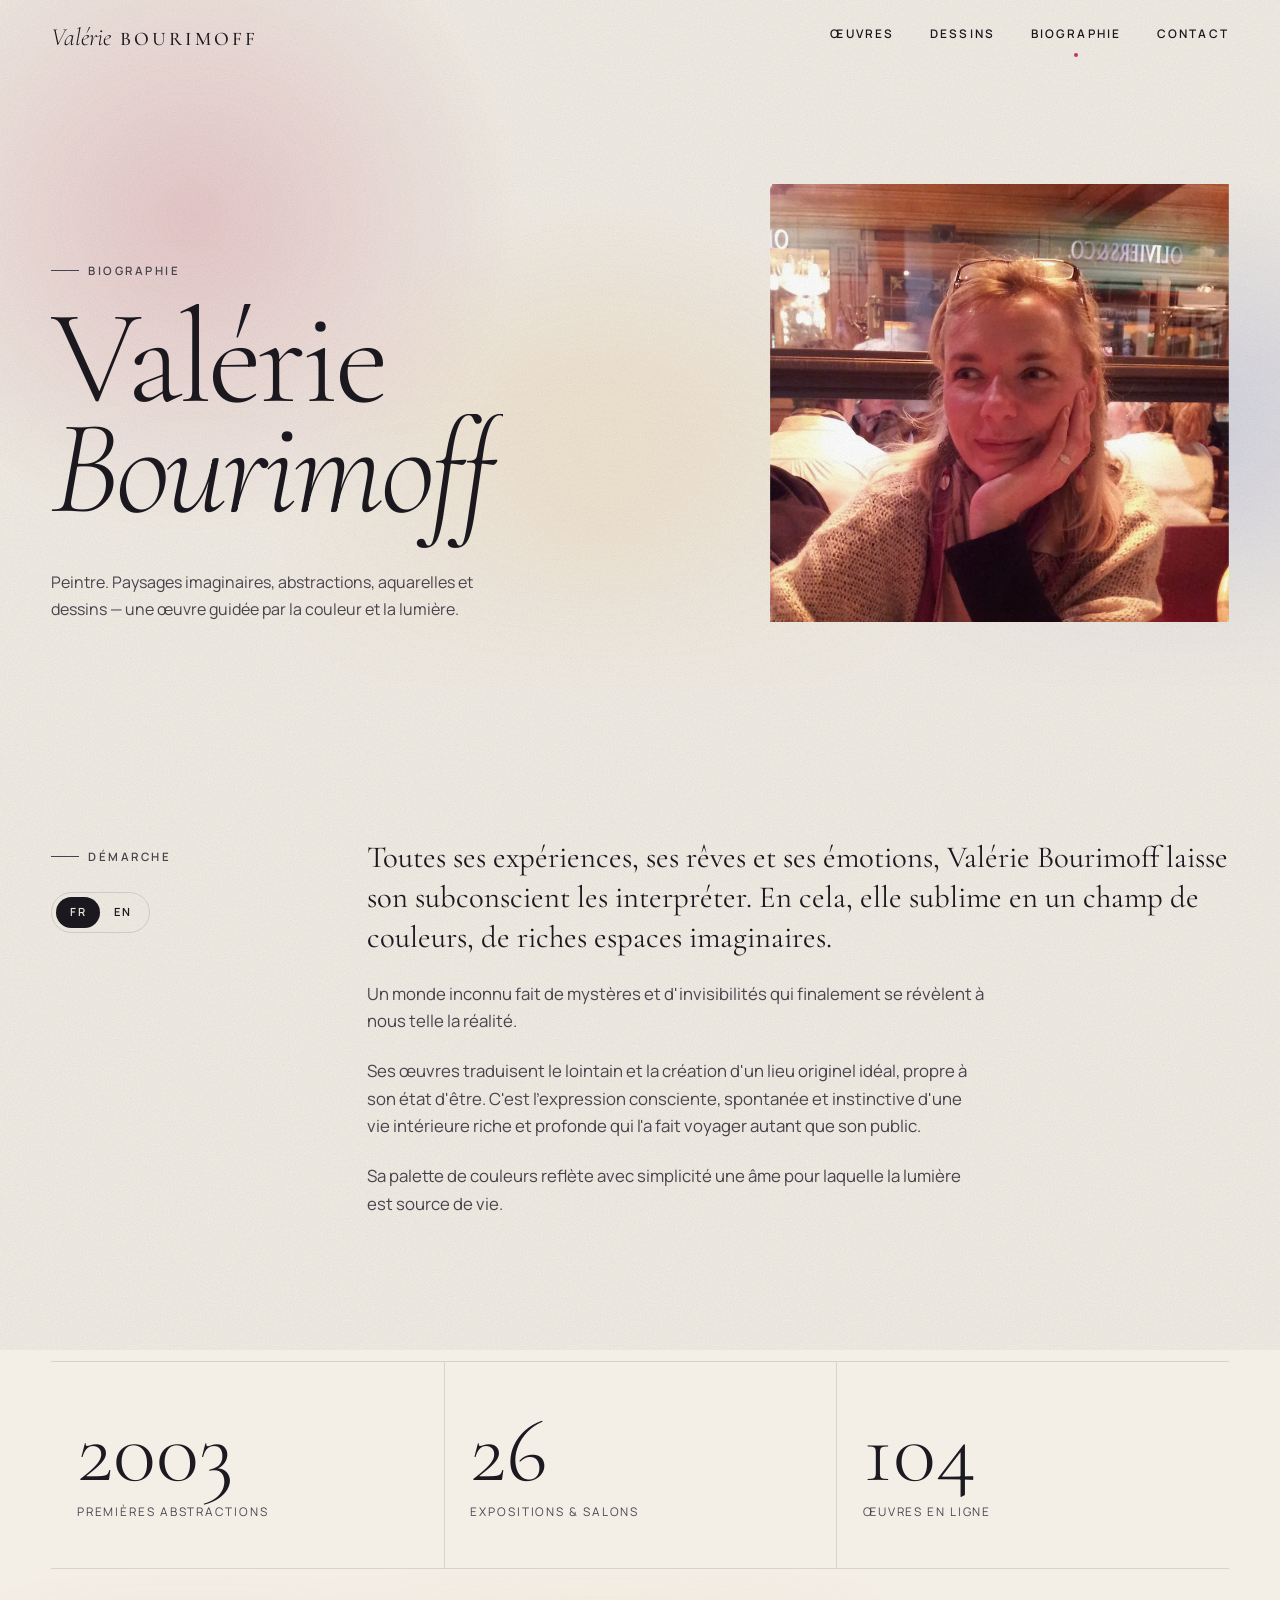
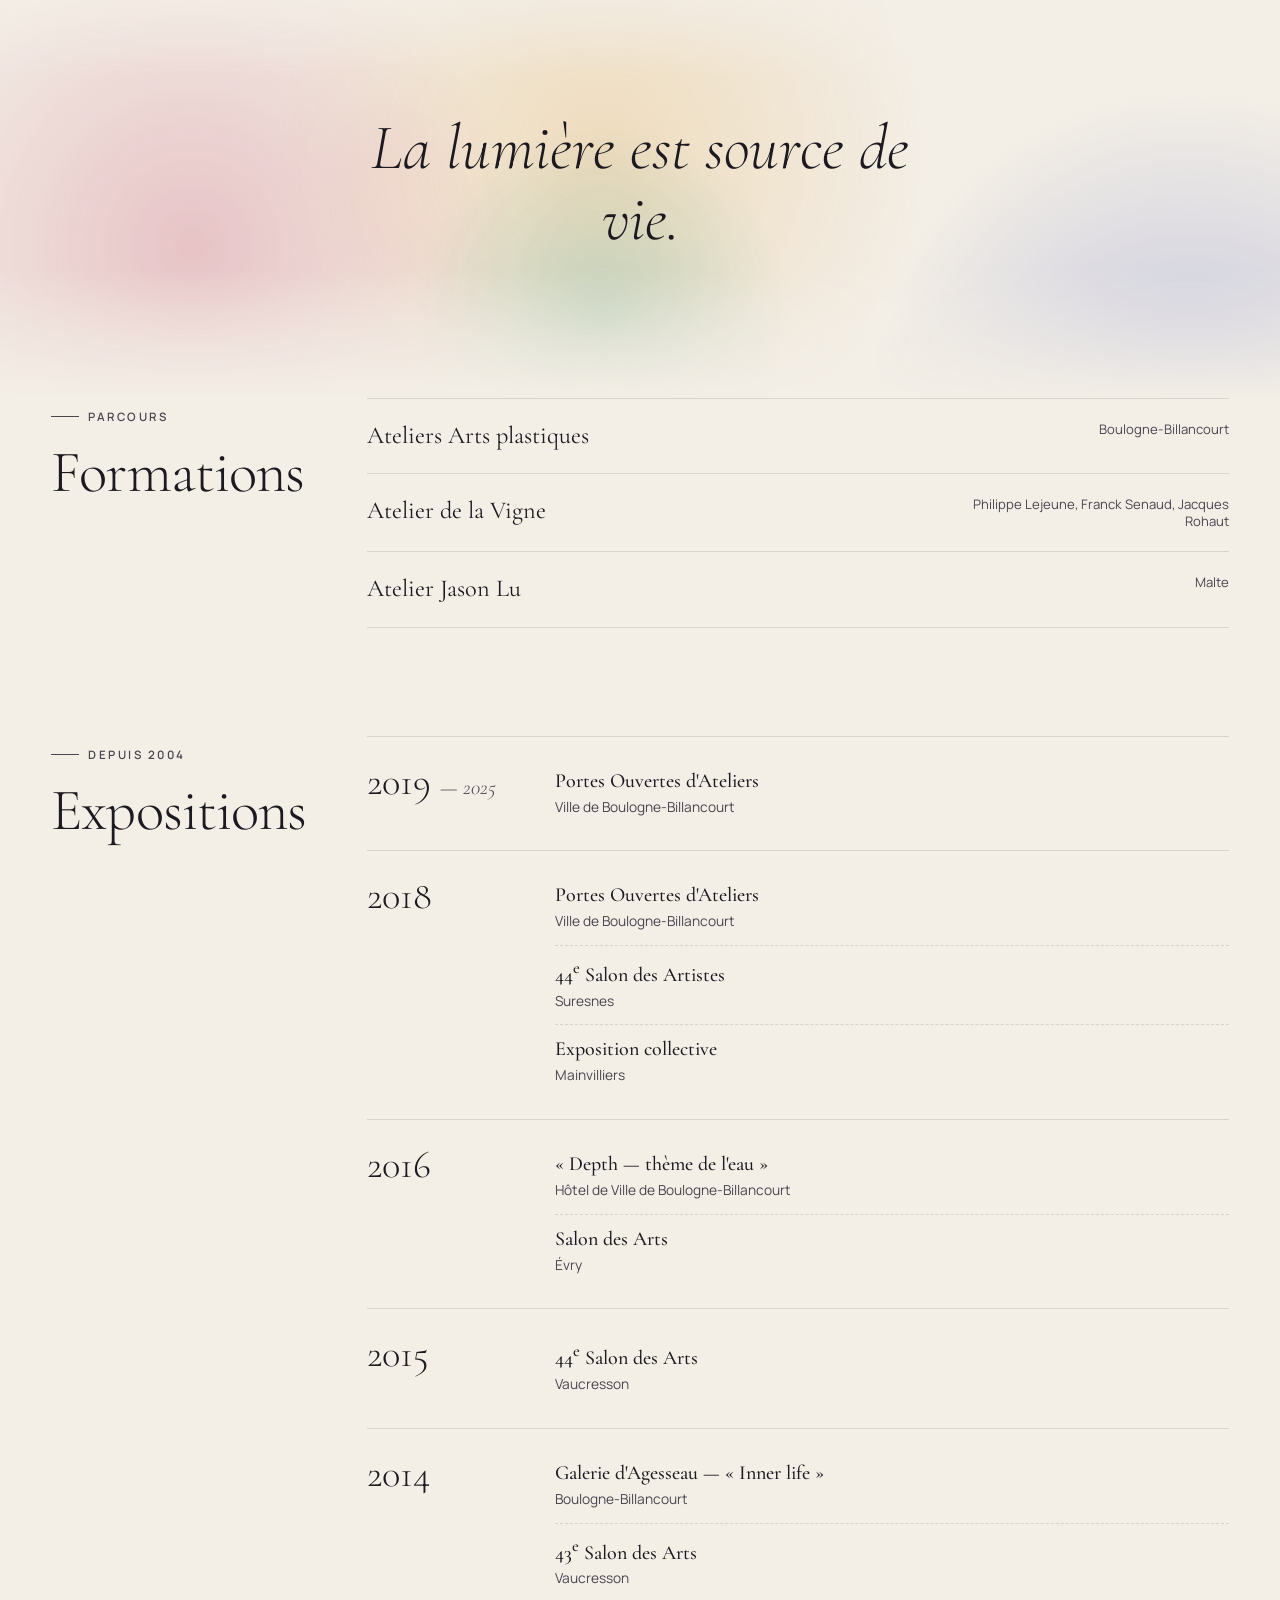
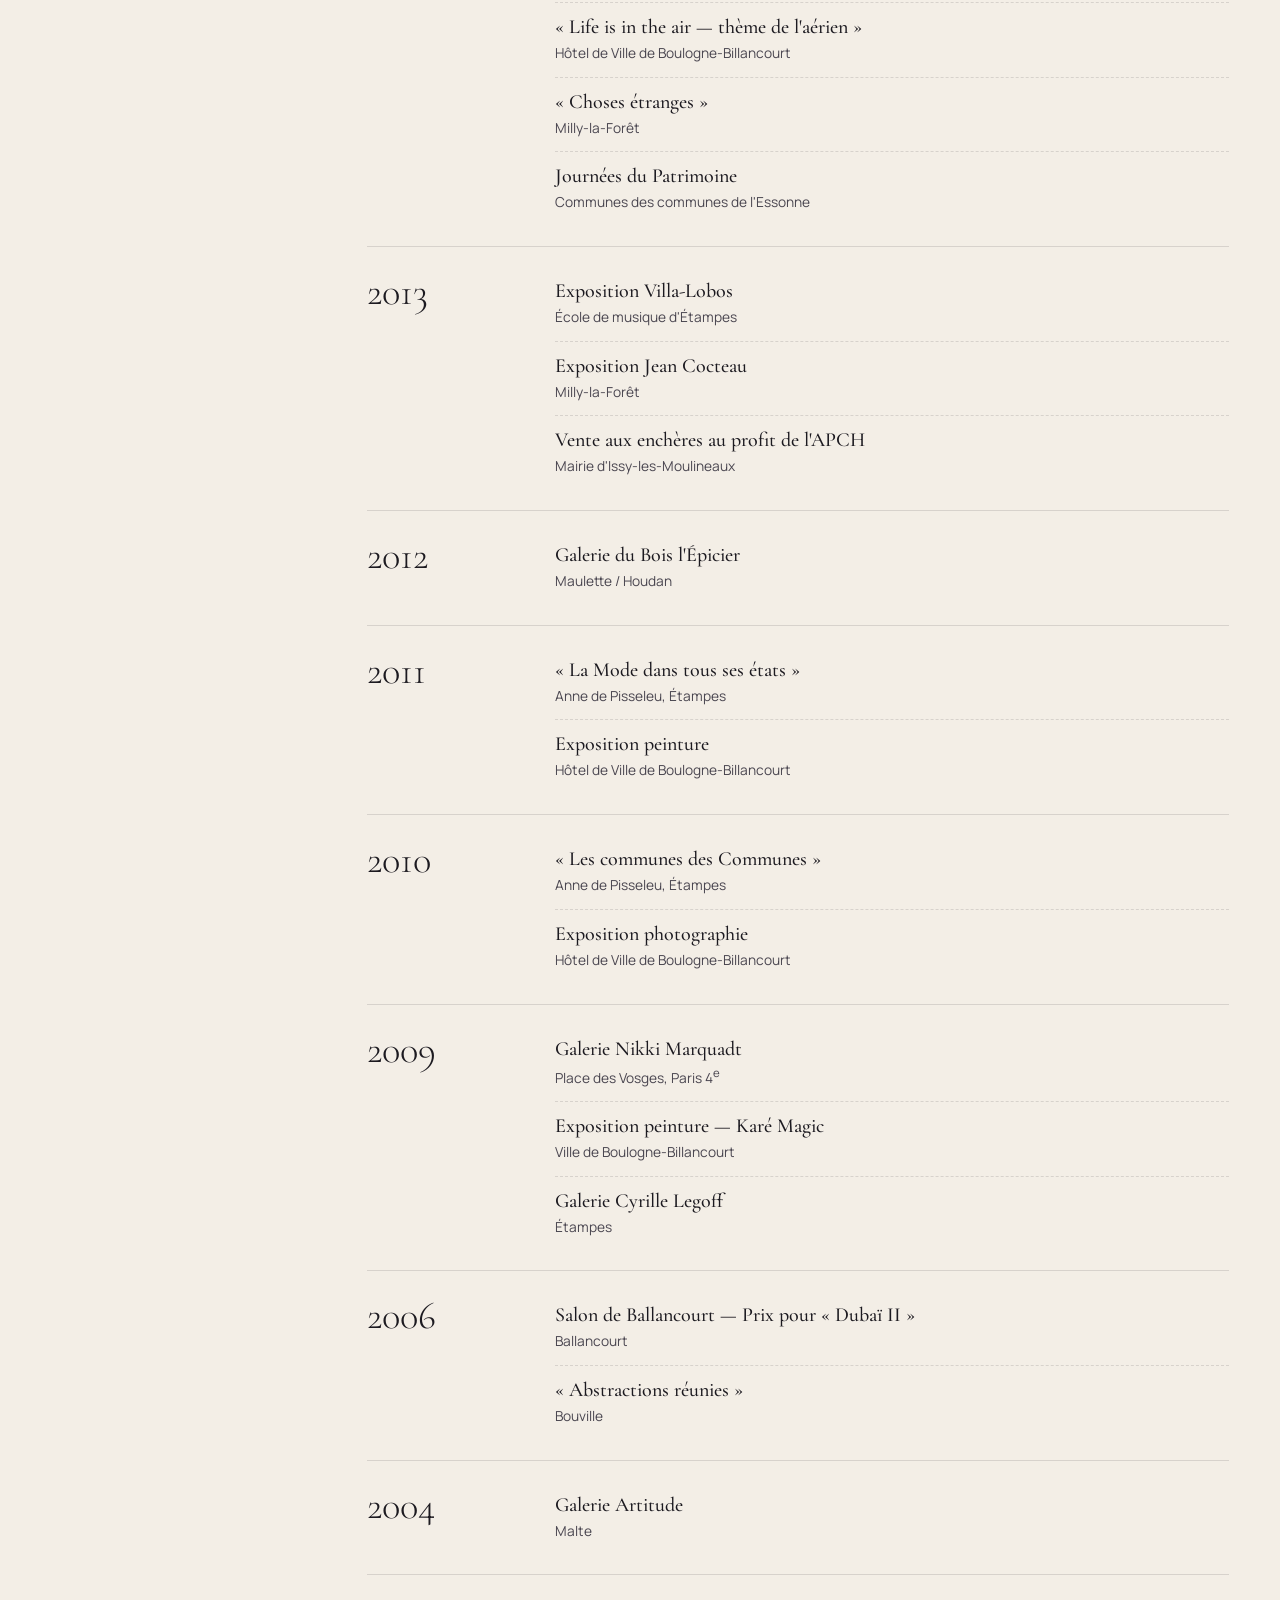
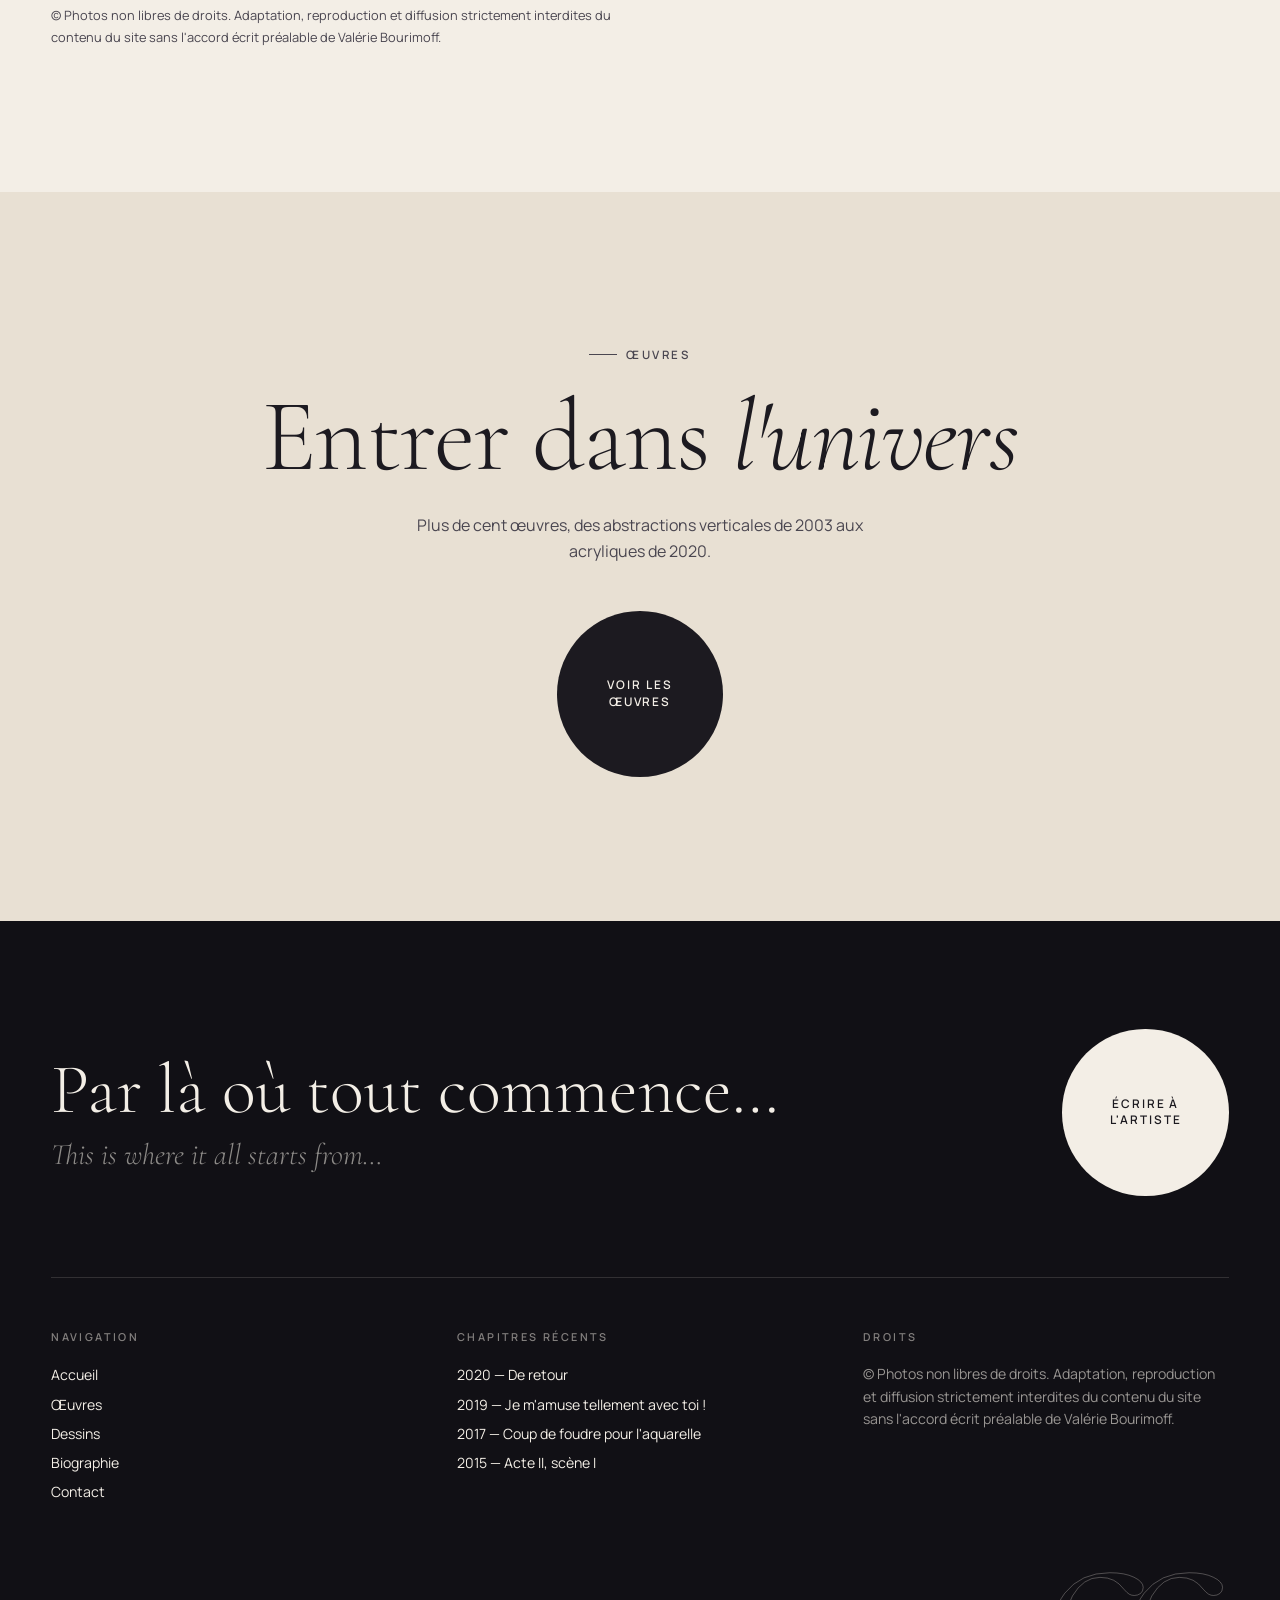
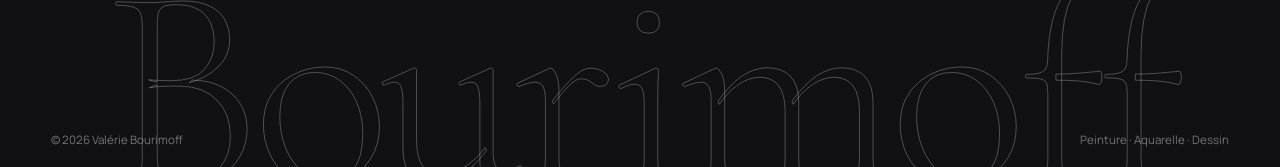
==== biographie.html @ 1ee59952 "Site de Valérie Bourimoff : accueil, catalogue des œuvres, biographie et contact Reprise des 104 œuv" ====
<!doctype html>
<html lang="fr" class="no-js">
<head>
  <meta charset="utf-8">
  <meta name="viewport" content="width=device-width, initial-scale=1, viewport-fit=cover">
  <title>Biographie — Valérie Bourimoff</title>
  <meta name="description" content="Biographie, démarche, formations et expositions de la peintre Valérie Bourimoff.">
  <meta name="theme-color" content="#f3eee6">
  <link rel="icon" href="assets/img/favicon.svg" type="image/svg+xml">
  <meta property="og:type" content="website">
  <meta property="og:locale" content="fr_FR">
  <meta property="og:site_name" content="Valérie Bourimoff">
  <meta property="og:title" content="Biographie — Valérie Bourimoff">
  <meta property="og:description" content="Biographie, démarche, formations et expositions de la peintre Valérie Bourimoff.">
  <meta property="og:image" content="assets/img/site/og.jpg">
  <meta name="twitter:card" content="summary_large_image">
  <link rel="preconnect" href="https://fonts.googleapis.com">
  <link rel="preconnect" href="https://fonts.gstatic.com" crossorigin>
  <link rel="stylesheet" href="https://fonts.googleapis.com/css2?family=Cormorant+Garamond:ital,wght@0,300;0,400;0,500;1,300;1,400&family=Manrope:wght@400;500;600&display=swap">
  <link rel="stylesheet" href="assets/css/style.css">
  <script>
    (function (h) {
      h.classList.remove('no-js'); h.classList.add('js');
      try { if (sessionStorage.getItem('vb-nav')) { h.classList.add('is-entering'); sessionStorage.removeItem('vb-nav'); } } catch (e) {}
      setTimeout(function () { h.classList.remove('is-entering'); }, 4000);
    })(document.documentElement);
  </script>
</head>
<body data-page="bio">
  <a class="skip" href="#contenu">Aller au contenu</a>

  <header class="site-header" data-header>
    <a class="brand" href="index.html" aria-label="Valérie Bourimoff, accueil"><span class="brand__first">Valérie</span> <span class="brand__last">Bourimoff</span></a>
    <nav class="nav" aria-label="Navigation principale">
      <ul>
        <li><a href="oeuvres.html"><span class="roll" data-text="Œuvres"><span>Œuvres</span></span></a></li>
        <li><a href="oeuvres.html#chapitre-dessins"><span class="roll" data-text="Dessins"><span>Dessins</span></span></a></li>
        <li><a href="biographie.html" aria-current="page"><span class="roll" data-text="Biographie"><span>Biographie</span></span></a></li>
        <li><a href="contact.html"><span class="roll" data-text="Contact"><span>Contact</span></span></a></li>
      </ul>
    </nav>
    <button class="menu-btn" type="button" aria-expanded="false" aria-controls="menu"><span class="menu-btn__label">Menu</span><span class="menu-btn__lines" aria-hidden="true"></span></button>
  </header>

  <div class="menu" id="menu" data-dark inert>
    <ul class="menu__links">
      <li><a href="index.html"><small>01</small>Accueil</a></li>
      <li><a href="oeuvres.html"><small>02</small>Œuvres</a></li>
      <li><a href="oeuvres.html#chapitre-dessins"><small>03</small>Dessins</a></li>
      <li><a href="biographie.html" aria-current="page"><small>04</small>Biographie</a></li>
      <li><a href="contact.html"><small>05</small>Contact</a></li>
    </ul>
    <div class="menu__foot"><p>Par là où tout commence…</p><span>Peinture · Aquarelle · Dessin</span></div>
  </div>

  <main id="contenu">
    <section class="page-hero">
      <div class="pigments" aria-hidden="true"><span></span><span></span><span></span></div>
      <div class="bio-hero">
        <div>
          <span class="eyebrow" data-reveal>Biographie</span>
          <h1 class="page-hero__title split" data-split style="margin-top:24px">Valérie <em>Bourimoff</em></h1>
          <div class="page-hero__row">
            <p data-reveal>Peintre. Paysages imaginaires, abstractions, aquarelles et dessins&nbsp;— une œuvre guidée par la couleur et la lumière.</p>
          </div>
        </div>
        <figure class="bio-hero__portrait">
          <div class="frame" data-reveal="clip"><img src="assets/img/site/portrait.webp" width="800" height="764" alt="Portrait de Valérie Bourimoff"></div>
        </figure>
      </div>
    </section>

    <section class="section wrap" aria-label="Présentation">
      <div class="bio-text">
        <div>
          <span class="eyebrow">Démarche</span><br>
          <div class="lang-toggle" role="group" aria-label="Langue du texte">
            <button type="button" data-lang="fr" aria-pressed="true">FR</button>
            <button type="button" data-lang="en" aria-pressed="false">EN</button>
          </div>
        </div>
        <div class="bio-text__body" data-reveal>
          <div lang="fr" class="is-active">
            <p class="lead">Toutes ses expériences, ses rêves et ses émotions, Valérie Bourimoff laisse son subconscient les interpréter. En cela, elle sublime en un champ de couleurs, de riches espaces imaginaires.</p>
            <p>Un monde inconnu fait de mystères et d'invisibilités qui finalement se révèlent à nous telle la réalité.</p>
            <p>Ses œuvres traduisent le lointain et la création d'un lieu originel idéal, propre à son état d'être. C'est l'expression consciente, spontanée et instinctive d'une vie intérieure riche et profonde qui l'a fait voyager autant que son public.</p>
            <p>Sa palette de couleurs reflète avec simplicité une âme pour laquelle la lumière est source de vie.</p>
          </div>
          <div lang="en">
            <p class="lead">All her experiences, her dreams, her emotions, Valérie Bourimoff lets her subconscious interpret them in her art, sublimating rich imaginary landscapes in a space of colour.</p>
            <p>An unknown world of mystery and invisibility that finally appears to us as reality.</p>
            <p>Her work comes through to us from a distance, creating an ideal place out of her own state of mind.</p>
            <p>Valérie's range of colours reflects with simplicity a soul for which light is the source of life.</p>
          </div>
        </div>
      </div>
    </section>

    <section class="wrap" aria-label="En chiffres">
      <div class="stats">
        <div data-reveal><b>2003</b><span>Premières abstractions</span></div>
        <div data-reveal style="--d:.1s"><b>26</b><span>Expositions &amp; salons</span></div>
        <div data-reveal style="--d:.2s"><b>104</b><span>Œuvres en ligne</span></div>
      </div>
    </section>

    <section class="section bigquote wrap" aria-label="Citation">
      <div class="pigments" aria-hidden="true"><span></span><span></span><span></span><span></span></div>
      <blockquote class="split" data-split>La lumière est source de vie.</blockquote>
    </section>

    <section class="wrap" style="padding-bottom:clamp(90px,16vh,200px)" aria-label="Parcours">
      <div class="cv">
        <div class="cv__title"><span class="eyebrow">Parcours</span><h2 class="h2">Formations</h2></div>
        <ul class="formations">
          <li data-reveal>Ateliers Arts plastiques <small>Boulogne-Billancourt</small></li>
          <li data-reveal>Atelier de la Vigne <small>Philippe Lejeune, Franck Senaud, Jacques Rohaut</small></li>
          <li data-reveal>Atelier Jason Lu <small>Malte</small></li>
        </ul>
      </div>

      <div class="cv">
        <div class="cv__title"><span class="eyebrow">Depuis 2004</span><h2 class="h2">Expositions</h2></div>
        <div class="expos">
          <div class="expo-year" data-reveal><h3>2019 <em>— 2025</em></h3><ul>
            <li><strong>Portes Ouvertes d'Ateliers</strong><span>Ville de Boulogne-Billancourt</span></li>
          </ul></div>
          <div class="expo-year" data-reveal><h3>2018</h3><ul>
            <li><strong>Portes Ouvertes d'Ateliers</strong><span>Ville de Boulogne-Billancourt</span></li>
            <li><strong>44<sup>e</sup> Salon des Artistes</strong><span>Suresnes</span></li>
            <li><strong>Exposition collective</strong><span>Mainvilliers</span></li>
          </ul></div>
          <div class="expo-year" data-reveal><h3>2016</h3><ul>
            <li><strong>«&nbsp;Depth&nbsp;— thème de l'eau&nbsp;»</strong><span>Hôtel de Ville de Boulogne-Billancourt</span></li>
            <li><strong>Salon des Arts</strong><span>Évry</span></li>
          </ul></div>
          <div class="expo-year" data-reveal><h3>2015</h3><ul>
            <li><strong>44<sup>e</sup> Salon des Arts</strong><span>Vaucresson</span></li>
          </ul></div>
          <div class="expo-year" data-reveal><h3>2014</h3><ul>
            <li><strong>Galerie d'Agesseau — «&nbsp;Inner life&nbsp;»</strong><span>Boulogne-Billancourt</span></li>
            <li><strong>43<sup>e</sup> Salon des Arts</strong><span>Vaucresson</span></li>
            <li><strong>«&nbsp;Life is in the air&nbsp;— thème de l'aérien&nbsp;»</strong><span>Hôtel de Ville de Boulogne-Billancourt</span></li>
            <li><strong>«&nbsp;Choses étranges&nbsp;»</strong><span>Milly-la-Forêt</span></li>
            <li><strong>Journées du Patrimoine</strong><span>Communes des communes de l'Essonne</span></li>
          </ul></div>
          <div class="expo-year" data-reveal><h3>2013</h3><ul>
            <li><strong>Exposition Villa-Lobos</strong><span>École de musique d'Étampes</span></li>
            <li><strong>Exposition Jean Cocteau</strong><span>Milly-la-Forêt</span></li>
            <li><strong>Vente aux enchères au profit de l'APCH</strong><span>Mairie d'Issy-les-Moulineaux</span></li>
          </ul></div>
          <div class="expo-year" data-reveal><h3>2012</h3><ul>
            <li><strong>Galerie du Bois l'Épicier</strong><span>Maulette / Houdan</span></li>
          </ul></div>
          <div class="expo-year" data-reveal><h3>2011</h3><ul>
            <li><strong>«&nbsp;La Mode dans tous ses états&nbsp;»</strong><span>Anne de Pisseleu, Étampes</span></li>
            <li><strong>Exposition peinture</strong><span>Hôtel de Ville de Boulogne-Billancourt</span></li>
          </ul></div>
          <div class="expo-year" data-reveal><h3>2010</h3><ul>
            <li><strong>«&nbsp;Les communes des Communes&nbsp;»</strong><span>Anne de Pisseleu, Étampes</span></li>
            <li><strong>Exposition photographie</strong><span>Hôtel de Ville de Boulogne-Billancourt</span></li>
          </ul></div>
          <div class="expo-year" data-reveal><h3>2009</h3><ul>
            <li><strong>Galerie Nikki Marquadt</strong><span>Place des Vosges, Paris 4<sup>e</sup></span></li>
            <li><strong>Exposition peinture — Karé Magic</strong><span>Ville de Boulogne-Billancourt</span></li>
            <li><strong>Galerie Cyrille Legoff</strong><span>Étampes</span></li>
          </ul></div>
          <div class="expo-year" data-reveal><h3>2006</h3><ul>
            <li><strong>Salon de Ballancourt — Prix pour «&nbsp;Dubaï II&nbsp;»</strong><span>Ballancourt</span></li>
            <li><strong>«&nbsp;Abstractions réunies&nbsp;»</strong><span>Bouville</span></li>
          </ul></div>
          <div class="expo-year" data-reveal><h3>2004</h3><ul>
            <li><strong>Galerie Artitude</strong><span>Malte</span></li>
          </ul></div>
        </div>
      </div>

      <p class="notice" data-reveal>© Photos non libres de droits. Adaptation, reproduction et diffusion strictement interdites du contenu du site sans l'accord écrit préalable de Valérie Bourimoff.</p>
    </section>

    <section class="section cta wrap" style="background:var(--paper-deep)" aria-labelledby="cta-title">
      <span class="eyebrow">Œuvres</span>
      <h2 class="h2 split" id="cta-title" data-split style="margin-top:22px">Entrer dans <em>l'univers</em></h2>
      <p data-reveal>Plus de cent œuvres, des abstractions verticales de 2003 aux acryliques de 2020.</p>
      <a class="btn-round" href="oeuvres.html" data-magnetic>Voir les<br>œuvres</a>
    </section>
  </main>

  <footer class="site-footer" data-dark>
    <div class="footer__top">
      <p class="footer__quote">Par là où tout commence…<em>This is where it all starts from…</em></p>
      <a class="btn-round btn-round--light" href="contact.html" data-magnetic>Écrire à<br>l'artiste</a>
    </div>
    <div class="footer__grid">
      <div>
        <h3>Navigation</h3>
        <ul>
          <li><a href="index.html">Accueil</a></li>
          <li><a href="oeuvres.html">Œuvres</a></li>
          <li><a href="oeuvres.html#chapitre-dessins">Dessins</a></li>
          <li><a href="biographie.html">Biographie</a></li>
          <li><a href="contact.html">Contact</a></li>
        </ul>
      </div>
      <div>
        <h3>Chapitres récents</h3>
        <ul>
          <li><a href="oeuvres.html#chapitre-2020">2020 — De retour</a></li>
          <li><a href="oeuvres.html#chapitre-2019">2019 — Je m'amuse tellement avec toi&nbsp;!</a></li>
          <li><a href="oeuvres.html#chapitre-2017">2017 — Coup de foudre pour l'aquarelle</a></li>
          <li><a href="oeuvres.html#chapitre-2015">2015 — Acte II, scène I</a></li>
        </ul>
      </div>
      <div>
        <h3>Droits</h3>
        <p>© Photos non libres de droits. Adaptation, reproduction et diffusion strictement interdites du contenu du site sans l'accord écrit préalable de Valérie Bourimoff.</p>
      </div>
    </div>
    <div class="footer__name" aria-hidden="true">Bourimoff</div>
    <div class="footer__bottom"><span>© <span data-year>2026</span> Valérie Bourimoff</span><span>Peinture · Aquarelle · Dessin</span></div>
  </footer>

  <div class="curtain" aria-hidden="true"></div>

  <script src="assets/js/data.js"></script>
  <script src="assets/js/lightbox.js"></script>
  <script src="assets/js/main.js"></script>
</body>
</html>
---- assets/css/style.css ----
/* ==========================================================================
   Valérie Bourimoff — feuille de style
   ========================================================================== */

:root {
  --paper: #f3eee6;
  --paper-deep: #e8e0d3;
  --ink: #1c1a20;
  --ink-2: #4a4650;
  --ink-3: #8c8792;
  --line: rgba(28, 26, 32, 0.13);
  --night: #111015;

  --rose: #c23b62;
  --ultramarine: #2b47c4;
  --ochre: #e3a23b;
  --viridian: #2f9c86;

  --serif: "Cormorant Garamond", "Cormorant", Garamond, "Times New Roman", serif;
  --sans: "Manrope", "Helvetica Neue", Arial, sans-serif;

  --gutter: clamp(16px, 4vw, 64px);
  --gap: clamp(14px, 2.2vw, 36px);
  --header-h: 76px;

  --ease: cubic-bezier(0.19, 1, 0.22, 1);
  --ease-io: cubic-bezier(0.65, 0, 0.35, 1);
}

/* ---------- Base ---------- */

*,
*::before,
*::after { box-sizing: border-box; }

html {
  -webkit-text-size-adjust: 100%;
  scroll-behavior: smooth;
  scroll-padding-top: 140px;
}

body {
  margin: 0;
  background: var(--paper);
  color: var(--ink);
  font-family: var(--sans);
  font-size: 1rem;
  line-height: 1.65;
  -webkit-font-smoothing: antialiased;
  -moz-osx-font-smoothing: grayscale;
  overflow-x: hidden;
  text-rendering: optimizeLegibility;
}

/* Grain papier */
body::after {
  content: "";
  position: fixed;
  inset: -50%;
  z-index: 3000;
  pointer-events: none;
  opacity: 0.075;
  background-image: url("data:image/svg+xml,%3Csvg xmlns='http://www.w3.org/2000/svg' width='220' height='220'%3E%3Cfilter id='n'%3E%3CfeTurbulence type='fractalNoise' baseFrequency='.85' numOctaves='3' stitchTiles='stitch'/%3E%3CfeColorMatrix values='0 0 0 0 0 0 0 0 0 0 0 0 0 0 0 0 0 0 .9 0'/%3E%3C/filter%3E%3Crect width='100%25' height='100%25' filter='url(%23n)'/%3E%3C/svg%3E");
  animation: grain 1.2s steps(6) infinite;
}

@keyframes grain {
  0%, 100% { transform: translate(0, 0); }
  20% { transform: translate(-3%, 2%); }
  40% { transform: translate(2%, -4%); }
  60% { transform: translate(-4%, -1%); }
  80% { transform: translate(3%, 3%); }
}

img { display: block; max-width: 100%; height: auto; }
a { color: inherit; text-decoration: none; }
button { font: inherit; color: inherit; background: none; border: 0; padding: 0; cursor: pointer; }
ul, ol { margin: 0; padding: 0; list-style: none; }
h1, h2, h3, h4, p, figure, blockquote { margin: 0; }

::selection { background: var(--rose); color: #fff; }

:focus-visible {
  outline: 2px solid var(--ultramarine);
  outline-offset: 4px;
  border-radius: 2px;
}

.sr-only {
  position: absolute !important;
  width: 1px; height: 1px;
  overflow: hidden;
  clip: rect(0 0 0 0);
  white-space: nowrap;
}

.skip {
  position: fixed;
  top: 12px; left: 12px;
  z-index: 5000;
  padding: 10px 16px;
  background: var(--ink);
  color: var(--paper);
  transform: translateY(-200%);
  transition: transform 0.3s var(--ease);
}
.skip:focus { transform: none; }

.wrap { padding-inline: var(--gutter); }

/* ---------- Typo helpers ---------- */

.eyebrow {
  display: inline-flex;
  align-items: center;
  gap: 0.8em;
  font-size: 0.72rem;
  font-weight: 600;
  letter-spacing: 0.22em;
  text-transform: uppercase;
  color: var(--ink-2);
}
.eyebrow::before {
  content: "";
  width: 2.4em;
  height: 1px;
  background: currentColor;
}

.display {
  font-family: var(--serif);
  font-weight: 300;
  line-height: 0.95;
  letter-spacing: -0.015em;
}
.display em { font-style: italic; font-weight: 300; }

.h2 {
  font-family: var(--serif);
  font-weight: 300;
  font-size: clamp(2.6rem, 6vw, 6rem);
  line-height: 0.98;
  letter-spacing: -0.015em;
}
.h2 em { font-style: italic; }

.lead {
  font-family: var(--serif);
  font-size: clamp(1.45rem, 2.4vw, 2.2rem);
  line-height: 1.3;
  font-weight: 400;
}

/* ---------- Boutons & liens ---------- */

.link-arrow {
  display: inline-flex;
  align-items: center;
  gap: 0.7em;
  font-size: 0.78rem;
  font-weight: 600;
  letter-spacing: 0.18em;
  text-transform: uppercase;
  position: relative;
  padding-bottom: 6px;
}
.link-arrow::after {
  content: "";
  position: absolute;
  left: 0; right: 0; bottom: 0;
  height: 1px;
  background: currentColor;
  transform-origin: right;
  transition: transform 0.7s var(--ease);
}
.link-arrow:hover::after { transform: scaleX(0); }
.link-arrow .arrow { transition: transform 0.6s var(--ease); }
.link-arrow:hover .arrow { transform: translateX(6px); }

.btn {
  position: relative;
  display: inline-flex;
  align-items: center;
  justify-content: center;
  gap: 0.7em;
  padding: 1.05rem 1.9rem;
  border: 1px solid currentColor;
  border-radius: 999px;
  font-size: 0.76rem;
  font-weight: 600;
  letter-spacing: 0.18em;
  text-transform: uppercase;
  overflow: hidden;
  isolation: isolate;
  transition: color 0.5s var(--ease);
}
.btn::before {
  content: "";
  position: absolute;
  inset: 0;
  z-index: -1;
  background: var(--ink);
  border-radius: inherit;
  transform: translateY(101%);
  transition: transform 0.6s var(--ease);
}
.btn:hover { color: var(--paper); }
.btn:hover::before { transform: none; }
.btn--light::before { background: var(--paper); }
.btn--light:hover { color: var(--ink); }

.btn-round {
  position: relative;
  display: inline-grid;
  place-items: center;
  width: clamp(130px, 13vw, 180px);
  aspect-ratio: 1;
  border-radius: 50%;
  background: var(--ink);
  color: var(--paper);
  font-size: 0.74rem;
  font-weight: 600;
  letter-spacing: 0.16em;
  text-transform: uppercase;
  text-align: center;
  line-height: 1.4;
  padding: 1.5rem;
  overflow: hidden;
  isolation: isolate;
  transition: transform 0.6s var(--ease);
}
.btn-round::before {
  content: "";
  position: absolute;
  inset: 0;
  z-index: -1;
  background: var(--rose);
  border-radius: 50%;
  transform: scale(0);
  transition: transform 0.7s var(--ease);
}
.btn-round:hover::before { transform: scale(1); }
.btn-round--light { background: var(--paper); color: var(--ink); }
.btn-round--light:hover { color: #fff; }

/* Effet « roll » du texte */
.roll {
  position: relative;
  display: inline-block;
  overflow: hidden;
  vertical-align: top;
}
.roll > span { display: block; transition: transform 0.6s var(--ease); }
.roll::after {
  content: attr(data-text);
  position: absolute;
  left: 0; top: 100%;
  transition: transform 0.6s var(--ease);
}
.roll:hover > span,
.roll:hover::after,
a:hover > .roll > span,
a:hover > .roll::after { transform: translateY(-100%); }

/* ---------- En-tête ---------- */

.site-header {
  position: fixed;
  inset: 0 0 auto;
  z-index: 60;
  height: var(--header-h);
  display: flex;
  align-items: center;
  justify-content: space-between;
  padding-inline: var(--gutter);
  transition: transform 0.7s var(--ease), background-color 0.5s, border-color 0.5s, color 0.5s;
  border-bottom: 1px solid transparent;
}
.site-header.is-scrolled {
  background: rgba(243, 238, 230, 0.82);
  -webkit-backdrop-filter: blur(16px) saturate(1.2);
  backdrop-filter: blur(16px) saturate(1.2);
  border-color: var(--line);
}
.site-header.is-hidden { transform: translateY(-100%); }

.brand {
  font-family: var(--serif);
  font-size: 1.55rem;
  line-height: 1;
  white-space: nowrap;
  position: relative;
  z-index: 2;
}
.brand__first { font-style: italic; font-weight: 300; }
.brand__last {
  font-weight: 500;
  font-size: 0.78em;
  letter-spacing: 0.16em;
  text-transform: uppercase;
  margin-left: 0.15em;
}

.nav ul { display: flex; gap: clamp(20px, 2.8vw, 44px); }
.nav a {
  font-size: 0.74rem;
  font-weight: 600;
  letter-spacing: 0.18em;
  text-transform: uppercase;
  position: relative;
  padding-block: 6px;
}
.nav a[aria-current="page"]::before {
  content: "";
  position: absolute;
  left: 50%; bottom: -4px;
  width: 4px; height: 4px;
  margin-left: -2px;
  border-radius: 50%;
  background: var(--rose);
}

.menu-btn {
  display: none;
  position: relative;
  z-index: 2;
  align-items: center;
  gap: 10px;
  font-size: 0.74rem;
  font-weight: 600;
  letter-spacing: 0.18em;
  text-transform: uppercase;
  padding: 10px 0;
}
.menu-btn__lines { position: relative; width: 26px; height: 8px; }
.menu-btn__lines::before,
.menu-btn__lines::after {
  content: "";
  position: absolute;
  left: 0; right: 0;
  height: 1.5px;
  background: currentColor;
  transition: transform 0.6s var(--ease), top 0.6s var(--ease);
}
.menu-btn__lines::before { top: 0; }
.menu-btn__lines::after { top: 100%; }
.menu-open .menu-btn__lines::before { top: 50%; transform: rotate(45deg); }
.menu-open .menu-btn__lines::after { top: 50%; transform: rotate(-45deg); }

.menu-open .site-header {
  color: var(--paper);
  background: transparent;
  border-color: transparent;
  -webkit-backdrop-filter: none;
  backdrop-filter: none;
  transform: none;
}

@media (max-width: 860px) {
  :root { --header-h: 64px; }
  .nav { display: none; }
  .menu-btn { display: inline-flex; }
  .brand { font-size: 1.3rem; }
}

/* ---------- Menu mobile ---------- */

.menu {
  position: fixed;
  inset: 0;
  z-index: 55;
  background: var(--ink);
  color: var(--paper);
  display: flex;
  flex-direction: column;
  justify-content: space-between;
  padding: calc(var(--header-h) + 6vh) var(--gutter) 32px;
  clip-path: inset(0 0 100% 0);
  visibility: hidden;
  transition: clip-path 0.9s var(--ease-io), visibility 0s 0.9s;
}
.menu.is-open {
  clip-path: inset(0 0 0 0);
  visibility: visible;
  transition: clip-path 0.9s var(--ease-io), visibility 0s;
}
.menu__links li { overflow: hidden; }
.menu__links a {
  display: flex;
  align-items: baseline;
  gap: 0.6em;
  font-family: var(--serif);
  font-weight: 300;
  font-size: clamp(3rem, 14vw, 6rem);
  line-height: 1.08;
  transform: translateY(105%);
  transition: transform 0.9s var(--ease);
}
.menu__links a small {
  font-family: var(--sans);
  font-size: 0.75rem;
  letter-spacing: 0.15em;
  color: var(--ink-3);
}
.menu__links a:hover { font-style: italic; }
.menu.is-open .menu__links a { transform: none; }
.menu.is-open .menu__links li:nth-child(2) a { transition-delay: 0.06s; }
.menu.is-open .menu__links li:nth-child(3) a { transition-delay: 0.12s; }
.menu.is-open .menu__links li:nth-child(4) a { transition-delay: 0.18s; }
.menu.is-open .menu__links li:nth-child(5) a { transition-delay: 0.24s; }
.menu__foot {
  display: flex;
  justify-content: space-between;
  align-items: flex-end;
  gap: 20px;
  font-size: 0.8rem;
  color: rgba(243, 238, 230, 0.65);
  opacity: 0;
  transition: opacity 0.6s 0.3s;
}
.menu.is-open .menu__foot { opacity: 1; }
.menu__foot p { font-family: var(--serif); font-style: italic; font-size: 1.3rem; color: var(--paper); }

/* ---------- Curseur ---------- */

.cursor {
  position: fixed;
  top: 0; left: 0;
  z-index: 2500;
  pointer-events: none;
  display: none;
}
.has-cursor .cursor { display: block; }
.has-cursor,
.has-cursor * { cursor: none !important; }
.has-cursor input,
.has-cursor textarea,
.has-cursor select { cursor: auto !important; }

.cursor__dot,
.cursor__ring {
  position: absolute;
  top: 0; left: 0;
  border-radius: 50%;
  will-change: transform;
}
.cursor__dot {
  width: 6px; height: 6px;
  margin: -3px 0 0 -3px;
  background: var(--ink);
  transition: opacity 0.3s, background-color 0.3s;
}
.cursor__ring {
  width: 38px; height: 38px;
  margin: -19px 0 0 -19px;
  display: grid;
  place-items: center;
}
.cursor__ring::before {
  content: "";
  position: absolute;
  inset: 0;
  border-radius: 50%;
  border: 1px solid rgba(28, 26, 32, 0.45);
  transition: transform 0.55s var(--ease), background-color 0.4s, border-color 0.4s;
}
.cursor__label {
  position: relative;
  font-size: 0.68rem;
  font-weight: 600;
  letter-spacing: 0.16em;
  text-transform: uppercase;
  color: var(--paper);
  opacity: 0;
  transform: scale(0.6);
  transition: opacity 0.3s, transform 0.5s var(--ease);
  white-space: nowrap;
}
.cursor.is-link .cursor__ring::before { transform: scale(1.6); border-color: rgba(28, 26, 32, 0.25); }
.cursor.is-label .cursor__ring::before { transform: scale(2.5); background: var(--ink); border-color: var(--ink); }
.cursor.is-label .cursor__label { opacity: 1; transform: none; }
.cursor.is-label .cursor__dot { opacity: 0; }
.cursor.is-hidden { opacity: 0; }
.cursor.is-light .cursor__dot { background: var(--paper); }
.cursor.is-light .cursor__ring::before { border-color: rgba(243, 238, 230, 0.5); }
.cursor.is-light.is-label .cursor__ring::before { background: var(--paper); border-color: var(--paper); }
.cursor.is-light .cursor__label { color: var(--ink); }

/* ---------- Transitions de page & loader ---------- */

.curtain {
  position: fixed;
  inset: 0;
  z-index: 4000;
  pointer-events: none;
  background: var(--ink);
  transform: scaleY(0);
  transform-origin: bottom;
}
.curtain.is-leaving {
  transform: scaleY(1);
  transition: transform 0.7s var(--ease-io);
}
.is-entering .curtain { transform: scaleY(1); transform-origin: top; }
.curtain.is-entered {
  transform: scaleY(0);
  transform-origin: top;
  transition: transform 0.9s var(--ease-io);
}

.loader { display: none; }
.show-loader .loader {
  position: fixed;
  inset: 0;
  z-index: 4500;
  display: grid;
  place-items: center;
  background: var(--paper);
  transition: clip-path 1.2s var(--ease-io);
  clip-path: inset(0 0 0 0);
}
.loader.is-done { clip-path: inset(0 0 100% 0); }
.loader__inner { text-align: center; }
.loader__name {
  font-family: var(--serif);
  font-weight: 300;
  font-size: clamp(2.6rem, 8vw, 6rem);
  line-height: 1;
  display: flex;
  justify-content: center;
  overflow: hidden;
  padding-bottom: 0.1em;
}
.loader__name em { font-style: italic; margin-right: 0.25em; }
.loader__name span {
  display: inline-block;
  transform: translateY(110%);
  animation: rise 1.1s var(--ease) forwards;
  animation-delay: calc(var(--i) * 45ms + 0.1s);
}
.loader__bar {
  width: min(260px, 60vw);
  height: 1px;
  margin: 28px auto 0;
  background: var(--line);
  position: relative;
  overflow: hidden;
}
.loader__bar span {
  position: absolute;
  inset: 0;
  background: var(--ink);
  transform-origin: left;
  transform: scaleX(var(--p, 0));
  transition: transform 0.5s var(--ease);
}
.loader__count {
  margin-top: 14px;
  font-size: 0.72rem;
  letter-spacing: 0.2em;
  color: var(--ink-2);
  font-variant-numeric: tabular-nums;
}

@keyframes rise { to { transform: none; } }

/* ---------- Révélations ---------- */

.js [data-reveal] {
  opacity: 0;
  transform: translateY(46px);
  transition: opacity 1.2s var(--ease), transform 1.2s var(--ease);
  transition-delay: var(--d, 0s);
}
.js [data-reveal].is-in { opacity: 1; transform: none; }

.js [data-reveal="fade"] { transform: none; }

.js [data-reveal="clip"] {
  opacity: 1;
  transform: none;
  clip-path: inset(100% 0 0 0);
  transition: clip-path 1.5s var(--ease-io);
  transition-delay: var(--d, 0s);
}
.js [data-reveal="clip"] img {
  transform: scale(1.25);
  transition: transform 2s var(--ease);
  transition-delay: var(--d, 0s);
}
.js [data-reveal="clip"].is-in { clip-path: inset(0 0 0 0); }
.js [data-reveal="clip"].is-in img { transform: none; }

.split .w {
  display: inline-block;
  overflow: hidden;
  vertical-align: top;
  padding: 0 0.08em 0.22em 0;
  margin: 0 -0.08em -0.22em 0;
}
.split .w > span {
  display: inline-block;
  transform: translateY(115%);
  transition: transform 1.3s var(--ease);
  transition-delay: calc(var(--i, 0) * 45ms + var(--d, 0s));
}
.split.is-in .w > span { transform: none; }

/* ---------- Sections communes ---------- */

.section { padding-block: clamp(90px, 16vh, 200px); }

.section-head {
  display: flex;
  justify-content: space-between;
  align-items: flex-end;
  gap: 32px;
  margin-bottom: clamp(40px, 7vh, 90px);
}
.section-head .eyebrow { margin-bottom: 22px; }
.section-head p { max-width: 30ch; color: var(--ink-2); }

@media (max-width: 700px) {
  .section-head { flex-direction: column; align-items: flex-start; }
}

/* ==========================================================================
   Accueil
   ========================================================================== */

.hero {
  position: relative;
  min-height: 100vh;
  min-height: 100svh;
  display: grid;
  grid-template-rows: 1fr auto;
  padding: calc(var(--header-h) + 4vh) var(--gutter) 28px;
  overflow: hidden;
  isolation: isolate;
}

.pigments {
  position: absolute;
  inset: 0;
  z-index: -2;
  pointer-events: none;
  overflow: hidden;
  -webkit-mask-image: linear-gradient(#000 55%, transparent);
  mask-image: linear-gradient(#000 55%, transparent);
}
.cta .pigments,
.bigquote .pigments {
  -webkit-mask-image: linear-gradient(transparent, #000 25%, #000 70%, transparent);
  mask-image: linear-gradient(transparent, #000 25%, #000 70%, transparent);
}
.pigments span {
  position: absolute;
  width: 58vmax;
  aspect-ratio: 1;
  border-radius: 50%;
  background: radial-gradient(circle at center, var(--c) 0%, transparent 62%);
  opacity: 0.3;
  mix-blend-mode: multiply;
  animation: drift 26s ease-in-out infinite alternate;
  will-change: transform;
}
.pigments span:nth-child(1) { --c: var(--rose); top: -22%; left: -14%; }
.pigments span:nth-child(2) { --c: var(--ultramarine); top: 18%; right: -22%; animation-duration: 32s; animation-delay: -8s; }
.pigments span:nth-child(3) { --c: var(--ochre); bottom: -30%; left: 18%; animation-duration: 28s; animation-delay: -14s; opacity: 0.34; }
.pigments span:nth-child(4) { --c: var(--viridian); top: 30%; left: 30%; width: 34vmax; animation-duration: 36s; animation-delay: -4s; opacity: 0.18; }

@keyframes drift {
  0% { transform: translate(0, 0) scale(1); }
  33% { transform: translate(6vw, 4vh) scale(1.12); }
  66% { transform: translate(-4vw, 8vh) scale(0.94); }
  100% { transform: translate(3vw, -6vh) scale(1.06); }
}

.hero__stage {
  position: relative;
  display: grid;
  place-items: center;
}

.hero__title {
  position: relative;
  z-index: 3;
  text-align: center;
  font-family: var(--serif);
  font-weight: 300;
  line-height: 0.8;
  letter-spacing: -0.025em;
  font-size: clamp(4.4rem, 17vw, 19rem);
  pointer-events: none;
}
.hero__title .first {
  display: block;
  font-style: italic;
  font-size: 0.42em;
  letter-spacing: 0;
  margin-bottom: 0.05em;
  transform: translateX(-0.9em);
}
.hero__title .last { display: block; }
.hero__title .ch {
  display: inline-block;
  overflow: hidden;
  vertical-align: top;
  padding-bottom: 0.08em;
  margin-bottom: -0.08em;
}
.hero__title .ch > span {
  display: inline-block;
  transform: translateY(105%);
  transition: transform 1.5s var(--ease);
  transition-delay: calc(var(--i) * 55ms + 0.15s);
}
.is-ready .hero__title .ch > span { transform: none; }
.no-js .hero__title .ch > span { transform: none; }

.hero__art {
  position: absolute;
  z-index: 1;
  margin: 0;
  will-change: transform;
}
.hero__art .frame {
  display: block;
  overflow: hidden;
  clip-path: inset(100% 0 0 0);
  transition: clip-path 1.6s var(--ease-io);
  transition-delay: var(--d, 0s);
  box-shadow: 0 30px 60px -30px rgba(28, 26, 32, 0.45);
}
.hero__art img {
  width: 100%;
  height: 100%;
  object-fit: cover;
  transform: scale(1.3);
  transition: transform 2.2s var(--ease);
  transition-delay: var(--d, 0s);
}
.is-ready .hero__art .frame { clip-path: inset(0 0 0 0); }
.is-ready .hero__art img { transform: none; }
.no-js .hero__art .frame { clip-path: none; }
.no-js .hero__art img { transform: none; }

.hero__art .hero__cap {
  margin-top: 10px;
  font-size: 0.7rem;
  letter-spacing: 0.12em;
  text-transform: uppercase;
  color: var(--ink-2);
  opacity: 0;
  transition: opacity 1s 1.4s;
}
.is-ready .hero__art .hero__cap { opacity: 1; }
.hero__art .hero__cap em { font-family: var(--serif); font-size: 1.2em; text-transform: none; letter-spacing: 0; color: var(--ink); }

.hero__art--a { width: clamp(150px, 21vw, 360px); left: 4%; top: 2%; --d: 0.35s; }
.hero__art--a .frame { aspect-ratio: 1583 / 2000; }
.hero__art--b { width: clamp(180px, 25vw, 440px); right: 2%; top: 8%; --d: 0.5s; }
.hero__art--b .frame { aspect-ratio: 2000 / 1389; }
.hero__art--c { width: clamp(110px, 13vw, 230px); right: 16%; bottom: 0; --d: 0.7s; }
.hero__art--c .frame { aspect-ratio: 1743 / 2000; }
.hero__art--d { width: clamp(110px, 12vw, 210px); left: 20%; bottom: 4%; --d: 0.85s; }
.hero__art--d .frame { aspect-ratio: 1018 / 1023; }

.hero__foot {
  display: grid;
  grid-template-columns: 1fr auto 1fr;
  align-items: end;
  gap: 24px;
  position: relative;
  z-index: 4;
  padding-top: 24px;
}
.hero__foot p { font-size: 0.82rem; color: var(--ink-2); line-height: 1.5; }
.hero__foot .tagline {
  justify-self: end;
  text-align: right;
  font-family: var(--serif);
  font-size: clamp(1.15rem, 1.6vw, 1.5rem);
  color: var(--ink);
  line-height: 1.25;
}
.hero__foot .tagline em { display: block; color: var(--ink-2); font-size: 0.82em; }

.scroll-cue {
  display: flex;
  flex-direction: column;
  align-items: center;
  gap: 12px;
  font-size: 0.66rem;
  font-weight: 600;
  letter-spacing: 0.24em;
  text-transform: uppercase;
}
.scroll-cue i {
  display: block;
  width: 1px;
  height: 54px;
  background: var(--line);
  position: relative;
  overflow: hidden;
}
.scroll-cue i::after {
  content: "";
  position: absolute;
  inset: 0;
  background: var(--ink);
  animation: cue 2.2s var(--ease-io) infinite;
}
@keyframes cue {
  0% { transform: translateY(-100%); }
  60%, 100% { transform: translateY(100%); }
}

.hero .js-fade {
  opacity: 0;
  transform: translateY(20px);
  transition: opacity 1.2s var(--ease) 1.1s, transform 1.2s var(--ease) 1.1s;
}
.is-ready .hero .js-fade,
.no-js .hero .js-fade { opacity: 1; transform: none; }

@media (max-width: 860px) {
  .hero__stage { place-items: start center; padding-top: 3vh; min-height: 110vw; }
  .hero__title { font-size: 21vw; }
  .hero__title .first { transform: none; }
  .hero__art--a { width: 44vw; left: 1%; top: auto; bottom: 12%; }
  .hero__art--b { width: 54vw; right: -2%; top: 28%; }
  .hero__art--c { width: 30vw; right: 9%; bottom: 0; }
  .hero__art--d { display: none; }
  .hero__art .hero__cap { display: none; }
  .hero__foot { grid-template-columns: 1fr; gap: 14px; }
  .hero__foot .tagline { justify-self: start; text-align: left; }
  .scroll-cue { display: none; }
}

/* ---------- Manifeste ---------- */

.manifesto {
  display: grid;
  grid-template-columns: minmax(0, 1fr) minmax(0, 3fr);
  gap: var(--gap);
}
.manifesto__text {
  font-family: var(--serif);
  font-weight: 300;
  font-size: clamp(1.9rem, 4.2vw, 4.3rem);
  line-height: 1.12;
  letter-spacing: -0.01em;
}
.manifesto__text em { font-style: italic; }
.scrub .sw { opacity: 0.14; transition: opacity 0.5s, color 0.5s; }
.scrub .sw.on { opacity: 1; }
.no-js .scrub .sw { opacity: 1; }
.manifesto__aside { display: flex; flex-direction: column; justify-content: space-between; gap: 30px; }
.manifesto__more { margin-top: 48px; }

@media (max-width: 860px) {
  .manifesto { grid-template-columns: 1fr; }
}

/* ---------- Sélection (défilement horizontal) ---------- */

.hs { position: relative; background: var(--paper-deep); }
.hs__sticky {
  position: sticky;
  top: 0;
  height: 100vh;
  overflow: hidden;
  display: flex;
  flex-direction: column;
  justify-content: center;
  gap: 5vh;
}
.hs__head {
  display: flex;
  justify-content: space-between;
  align-items: flex-end;
  gap: 24px;
  padding-inline: var(--gutter);
}
.hs__head .eyebrow { margin-bottom: 16px; }
.hs__progress {
  width: min(240px, 30vw);
  height: 1px;
  background: var(--line);
  position: relative;
  margin-bottom: 12px;
}
.hs__progress span {
  position: absolute;
  inset: 0;
  background: var(--ink);
  transform-origin: left;
  transform: scaleX(var(--p, 0));
}
.hs__track {
  display: flex;
  align-items: flex-start;
  gap: clamp(28px, 5vw, 90px);
  padding-inline: var(--gutter);
  will-change: transform;
  width: max-content;
}

.hs { --hh: clamp(260px, 52vh, 620px); }
.card {
  flex: 0 0 auto;
  display: block;
  width: calc(var(--hh) * var(--ar, 1));
  text-align: left;
  position: relative;
}
.card:nth-child(even) { margin-top: 7vh; }
.card__frame {
  display: block;
  width: 100%;
  height: var(--hh);
  overflow: hidden;
  background: var(--c, var(--paper));
  position: relative;
}
.card__frame img {
  width: 100%;
  height: 100%;
  object-fit: cover;
  transform: scale(1.12) translateX(var(--shift, 0));
  transition: transform 1.2s var(--ease);
}
.card:hover .card__frame img { transform: scale(1.05) translateX(var(--shift, 0)); }
.card__cap {
  display: flex;
  gap: 16px;
  align-items: baseline;
  padding-top: 14px;
}
.card__num { font-size: 0.7rem; letter-spacing: 0.14em; color: var(--ink-2); font-variant-numeric: tabular-nums; }
.card__title { font-family: var(--serif); font-style: italic; font-size: 1.45rem; line-height: 1.1; }
.card__meta { display: block; font-size: 0.78rem; color: var(--ink-2); margin-top: 4px; }

.card--end {
  width: auto;
  height: var(--hh);
  display: grid;
  place-items: center;
  padding-inline: 4vw 8vw;
}

.hs.is-static .hs__sticky { position: relative; height: auto; padding-block: clamp(80px, 14vh, 160px); }
.hs.is-static .hs__track {
  width: auto;
  overflow-x: auto;
  scroll-snap-type: x mandatory;
  scrollbar-width: none;
  padding-bottom: 8px;
  -webkit-overflow-scrolling: touch;
}
.hs.is-static .hs__track::-webkit-scrollbar { display: none; }
.hs.is-static .card { scroll-snap-align: start; }
.hs.is-static { --hh: clamp(260px, 58vh, 520px); }
.hs.is-static .card:nth-child(even) { margin-top: 0; }

@media (max-width: 700px) {
  .hs.is-static { --hh: min(66vw, 60vh); }
  .hs__progress { display: none; }
}

/* ---------- Chapitres ---------- */

.chapters { border-top: 1px solid var(--line); }
.chapters a {
  display: grid;
  grid-template-columns: minmax(110px, 0.9fr) 4fr auto auto;
  align-items: center;
  gap: clamp(16px, 3vw, 48px);
  padding-block: clamp(22px, 3.6vh, 38px);
  border-bottom: 1px solid var(--line);
  position: relative;
  transition: color 0.4s, padding 0.7s var(--ease);
}
.chapters a::before {
  content: "";
  position: absolute;
  inset: -1px 0 -1px;
  background: var(--ink);
  transform: scaleY(0);
  transform-origin: bottom;
  transition: transform 0.6s var(--ease);
  z-index: -1;
}
.chapters li { position: relative; isolation: isolate; }
.chapters__year {
  font-family: var(--serif);
  font-weight: 300;
  font-size: clamp(2.4rem, 5vw, 5rem);
  line-height: 1;
  font-variant-numeric: lining-nums;
}
.chapters__title { font-family: var(--serif); font-style: italic; font-size: clamp(1.15rem, 2vw, 1.9rem); line-height: 1.2; }
.chapters__count { font-size: 0.74rem; letter-spacing: 0.14em; text-transform: uppercase; color: var(--ink-2); white-space: nowrap; }
.chapters__arrow { font-size: 1.4rem; transition: transform 0.6s var(--ease); }
.chapters__thumb { display: none; }

@media (hover: hover) {
  .chapters:hover a { color: var(--ink-3); }
  .chapters a:hover { color: var(--paper); padding-inline: 2vw; }
  .chapters a:hover::before { transform: scaleY(1); transform-origin: top; }
  .chapters a:hover .chapters__count { color: rgba(243, 238, 230, 0.7); }
  .chapters a:hover .chapters__arrow { transform: translateX(8px) rotate(-45deg); }
}

@media (max-width: 700px) {
  .chapters a { grid-template-columns: 72px 1fr auto; row-gap: 4px; }
  .chapters__thumb { display: block; grid-row: span 2; width: 72px; height: 72px; object-fit: cover; }
  .chapters__year { font-size: 2.2rem; }
  .chapters__title { grid-column: 2 / 4; grid-row: 2; font-size: 1.1rem; }
  .chapters__count { grid-column: 3; grid-row: 1; justify-self: end; }
  .chapters__arrow { display: none; }
}

.preview {
  position: fixed;
  top: 0; left: 0;
  z-index: 45;
  width: clamp(220px, 20vw, 340px);
  aspect-ratio: 4 / 5;
  pointer-events: none;
  opacity: 0;
  transition: opacity 0.35s;
  will-change: transform;
}
.preview.is-on { opacity: 1; }
.preview__inner {
  position: absolute;
  inset: 0;
  overflow: hidden;
  transform: scale(0.7);
  transition: transform 0.7s var(--ease);
  box-shadow: 0 30px 70px -20px rgba(0, 0, 0, 0.5);
}
.preview.is-on .preview__inner { transform: none; }
.preview img {
  position: absolute;
  inset: 0;
  width: 100%;
  height: 100%;
  object-fit: cover;
  opacity: 0;
  transform: scale(1.15);
  transition: opacity 0.5s, transform 1s var(--ease);
}
.preview img.is-current { opacity: 1; transform: none; }

/* ---------- Atelier ---------- */

.studio {
  display: grid;
  grid-template-columns: minmax(0, 5fr) minmax(0, 6fr);
  gap: clamp(32px, 7vw, 120px);
  align-items: center;
}
.studio__media { position: relative; }
.studio__frame { overflow: hidden; aspect-ratio: 3 / 4; }
.studio__frame .px { height: 118%; margin-top: -9%; }
.studio__frame img { width: 100%; height: 100%; object-fit: cover; }
.studio__badge {
  position: absolute;
  right: -40px; bottom: 40px;
  width: 120px; height: 120px;
  animation: spin 22s linear infinite;
}
.studio__badge text { font-family: var(--sans); font-size: 8.4px; font-weight: 600; letter-spacing: 3.1px; text-transform: uppercase; fill: var(--ink); }
@keyframes spin { to { transform: rotate(360deg); } }

.studio__text .h2 { margin: 22px 0 36px; }
.studio__text p + p { margin-top: 1.2em; }
.studio__text p { color: var(--ink-2); max-width: 54ch; }
.studio__quote {
  margin-top: 44px;
  padding-left: 26px;
  border-left: 1px solid var(--ink);
  font-family: var(--serif);
  font-style: italic;
  font-size: clamp(1.35rem, 2vw, 1.85rem);
  line-height: 1.3;
}
.studio__text .link-arrow { margin-top: 44px; }

@media (max-width: 860px) {
  .studio { grid-template-columns: 1fr; }
  .studio__badge { right: 12px; bottom: -40px; width: 96px; height: 96px; }
}

/* ---------- Marquee ---------- */

.marquee {
  overflow: hidden;
  border-block: 1px solid var(--line);
  padding-block: clamp(22px, 4vh, 40px);
}
.marquee__track {
  display: flex;
  width: max-content;
  animation: marquee 70s linear infinite;
}
.marquee:hover .marquee__track { animation-play-state: paused; }
.marquee__track span {
  font-family: var(--serif);
  font-weight: 300;
  font-size: clamp(1.8rem, 4vw, 3.8rem);
  white-space: nowrap;
  padding-right: 0.6em;
}
.marquee__track span:nth-child(odd) { font-style: italic; }
.marquee__track b { font-weight: 300; color: var(--rose); padding-right: 0.6em; font-size: clamp(1.2rem, 2.4vw, 2.2rem); vertical-align: middle; }
@keyframes marquee { to { transform: translateX(-50%); } }

/* ---------- Appel à l'action ---------- */

.cta {
  position: relative;
  text-align: center;
  overflow: hidden;
  isolation: isolate;
}
.cta .h2 { font-size: clamp(2.8rem, 8vw, 8.5rem); }
.cta p { margin: 26px auto 46px; max-width: 46ch; color: var(--ink-2); }
.cta .pigments span { opacity: 0.22; }

/* ---------- Pied de page ---------- */

.site-footer {
  background: var(--night);
  color: var(--paper);
  padding: clamp(70px, 12vh, 140px) var(--gutter) 0;
  overflow: hidden;
  position: relative;
}
.footer__top {
  display: flex;
  justify-content: space-between;
  align-items: center;
  gap: 40px;
  padding-bottom: clamp(50px, 9vh, 100px);
  border-bottom: 1px solid rgba(243, 238, 230, 0.14);
}
.footer__quote {
  font-family: var(--serif);
  font-weight: 300;
  font-size: clamp(2.2rem, 5.5vw, 5.2rem);
  line-height: 1;
}
.footer__quote em { display: block; font-size: 0.42em; color: rgba(243, 238, 230, 0.55); margin-top: 0.5em; }
.footer__grid {
  display: grid;
  grid-template-columns: repeat(3, minmax(0, 1fr));
  gap: 40px;
  padding-block: 50px;
  font-size: 0.88rem;
}
.footer__grid h3 {
  font-size: 0.68rem;
  font-weight: 600;
  letter-spacing: 0.22em;
  text-transform: uppercase;
  color: rgba(243, 238, 230, 0.5);
  margin-bottom: 18px;
}
.footer__grid li + li { margin-top: 6px; }
.footer__grid a { transition: color 0.3s; }
.footer__grid a:hover { color: var(--ochre); }
.footer__grid p { color: rgba(243, 238, 230, 0.6); max-width: 40ch; line-height: 1.6; }
.footer__name {
  font-family: var(--serif);
  font-weight: 300;
  font-size: 22.5vw;
  line-height: 0.74;
  letter-spacing: -0.03em;
  text-align: center;
  margin: 0 calc(var(--gutter) * -1);
  color: transparent;
  -webkit-text-stroke: 1px rgba(243, 238, 230, 0.28);
  user-select: none;
  transform: translateY(14%);
}
.footer__bottom {
  position: absolute;
  left: var(--gutter); right: var(--gutter); bottom: 18px;
  display: flex;
  justify-content: space-between;
  font-size: 0.72rem;
  color: rgba(243, 238, 230, 0.45);
}

@media (max-width: 760px) {
  .footer__top { flex-direction: column; align-items: flex-start; }
  .footer__grid { grid-template-columns: 1fr 1fr; }
  .footer__grid > div:last-child { grid-column: 1 / -1; }
  .footer__bottom { position: static; padding-block: 16px; flex-direction: column; gap: 4px; }
  .footer__name { transform: none; margin-top: 10px; }
}

/* ==========================================================================
   Pages intérieures
   ========================================================================== */

.page-hero {
  position: relative;
  padding: calc(var(--header-h) + 12vh) var(--gutter) clamp(50px, 8vh, 90px);
  overflow: hidden;
  isolation: isolate;
}
.page-hero .pigments span { opacity: 0.2; }
.page-hero__title {
  font-family: var(--serif);
  font-weight: 300;
  font-size: clamp(4.2rem, 15vw, 15rem);
  line-height: 0.82;
  letter-spacing: -0.03em;
}
.page-hero__title em { font-style: italic; }
.page-hero__row {
  display: flex;
  justify-content: space-between;
  align-items: flex-end;
  gap: 30px;
  margin-top: clamp(28px, 5vh, 56px);
}
.page-hero__row p { max-width: 44ch; color: var(--ink-2); }
.page-hero__stat { font-family: var(--serif); font-size: clamp(1.3rem, 2vw, 1.8rem); white-space: nowrap; }
.page-hero__stat em { color: var(--ink-2); }

@media (max-width: 700px) {
  .page-hero__row { flex-direction: column; align-items: flex-start; }
}

/* ---------- Galerie ---------- */

.toolbar {
  position: sticky;
  top: var(--header-h);
  z-index: 30;
  display: flex;
  align-items: center;
  justify-content: space-between;
  gap: 20px;
  padding: 14px var(--gutter);
  background: rgba(243, 238, 230, 0.86);
  -webkit-backdrop-filter: blur(16px) saturate(1.2);
  backdrop-filter: blur(16px) saturate(1.2);
  border-block: 1px solid var(--line);
  transition: top 0.7s var(--ease);
}
.header-hidden .toolbar { top: 0; }

.chips { display: flex; gap: 8px; flex-wrap: wrap; }
.chip {
  display: inline-flex;
  align-items: center;
  gap: 8px;
  padding: 0.55rem 1.05rem;
  border: 1px solid var(--line);
  border-radius: 999px;
  font-size: 0.7rem;
  font-weight: 600;
  letter-spacing: 0.14em;
  text-transform: uppercase;
  white-space: nowrap;
  transition: background-color 0.4s, color 0.4s, border-color 0.4s;
}
.chip sup { font-size: 0.85em; color: var(--ink-2); letter-spacing: 0; top: 0; transition: color 0.4s; }
.chip:hover { border-color: var(--ink); }
.chip.is-active { background: var(--ink); color: var(--paper); border-color: var(--ink); }
.chip.is-active sup { color: rgba(243, 238, 230, 0.6); }

.toolbar__count { font-size: 0.78rem; color: var(--ink-2); white-space: nowrap; }
.toolbar__count b { font-family: var(--serif); font-size: 1.3rem; font-weight: 400; color: var(--ink); }

.years-mobile {
  flex: 0 0 calc(100% + var(--gutter) * 2);
  display: none;
  gap: 6px;
  overflow-x: auto;
  scrollbar-width: none;
  padding: 10px var(--gutter);
  margin-inline: calc(var(--gutter) * -1);
  border-top: 1px solid var(--line);
}
.years-mobile::-webkit-scrollbar { display: none; }
.years-mobile a {
  flex: 0 0 auto;
  font-family: var(--serif);
  font-size: 1.1rem;
  padding: 2px 10px;
  border-radius: 999px;
  color: var(--ink-2);
  transition: background-color 0.3s, color 0.3s;
}
.years-mobile a.is-active { background: var(--ink); color: var(--paper); }
.years-mobile a.is-empty { display: none; }

.works-layout {
  display: grid;
  grid-template-columns: 150px minmax(0, 1fr);
  gap: clamp(24px, 4vw, 70px);
  padding-inline: var(--gutter);
}

.year-index {
  position: sticky;
  top: calc(var(--header-h) + 110px);
  align-self: start;
  padding-top: 12vh;
  transition: top 0.7s var(--ease);
}
.header-hidden .year-index { top: 110px; }
.year-index li a {
  display: flex;
  align-items: center;
  gap: 12px;
  padding-block: 5px;
  font-family: var(--serif);
  font-size: 1.15rem;
  color: var(--ink-3);
  transition: color 0.4s;
}
.year-index li a::before {
  content: "";
  width: 14px;
  height: 1px;
  background: currentColor;
  transition: width 0.6s var(--ease);
}
.year-index li a:hover { color: var(--ink); }
.year-index li a.is-active { color: var(--ink); font-style: italic; }
.year-index li a.is-active::before { width: 34px; background: var(--rose); }
.year-index li a.is-empty { opacity: 0.35; pointer-events: none; }

.chapter { padding-top: clamp(70px, 12vh, 140px); }
.chapter.is-hidden { display: none; }
.chapter__head {
  display: grid;
  grid-template-columns: auto minmax(0, 1fr);
  gap: clamp(18px, 3vw, 50px);
  align-items: end;
  margin-bottom: clamp(30px, 5vh, 60px);
  padding-bottom: clamp(20px, 3vh, 34px);
  border-bottom: 1px solid var(--line);
}
.chapter__year {
  font-family: var(--serif);
  font-weight: 300;
  font-size: clamp(4.6rem, 11vw, 11rem);
  line-height: 0.78;
  letter-spacing: -0.03em;
}
.chapter__year.is-word { font-style: italic; }
.chapter__title {
  font-family: var(--serif);
  font-style: italic;
  font-size: clamp(1.4rem, 2.4vw, 2.3rem);
  line-height: 1.15;
  max-width: 26ch;
}
.chapter__meta { margin-top: 12px; font-size: 0.72rem; letter-spacing: 0.16em; text-transform: uppercase; color: var(--ink-2); }
.chapter__intro { margin-top: 16px; max-width: 62ch; color: var(--ink-2); font-size: 0.95rem; }

@media (max-width: 860px) {
  .works-layout { grid-template-columns: 1fr; }
  .year-index { display: none; }
  .years-mobile { display: flex; }
  .toolbar { flex-wrap: wrap; padding-bottom: 0; }
  .toolbar__count { display: none; }
  .chips { flex-wrap: nowrap; overflow-x: auto; scrollbar-width: none; margin-inline: calc(var(--gutter) * -1); padding-inline: var(--gutter); }
  .chips::-webkit-scrollbar { display: none; }
}
@media (max-width: 600px) {
  .chapter__head { grid-template-columns: 1fr; }
}

.masonry { display: flex; gap: var(--gap); align-items: flex-start; }
.masonry__col { flex: 1 1 0; min-width: 0; display: flex; flex-direction: column; gap: calc(var(--gap) * 1.4); }

.work { display: block; width: 100%; text-align: left; }
.work__frame {
  display: block;
  position: relative;
  overflow: hidden;
  background: var(--c, var(--paper-deep));
}
.work__frame img {
  width: 100%;
  height: auto;
  opacity: 0;
  transform: scale(1.06);
  transition: opacity 1s var(--ease), transform 1.4s var(--ease);
}
.work__frame img.is-loaded { opacity: 1; transform: none; }
.work:hover .work__frame img.is-loaded { transform: scale(1.04); }
.work__frame::after {
  content: "";
  position: absolute;
  inset: 0;
  box-shadow: inset 0 0 0 1px rgba(28, 26, 32, 0.06);
  pointer-events: none;
}
.work__cap {
  display: flex;
  justify-content: space-between;
  align-items: baseline;
  gap: 12px;
  padding-top: 12px;
}
.work__title {
  font-family: var(--serif);
  font-style: italic;
  font-size: clamp(1.05rem, 1.3vw, 1.3rem);
  line-height: 1.2;
}
.work__meta { font-size: 0.74rem; color: var(--ink-2); text-align: right; line-height: 1.4; flex-shrink: 0; }

.js .work { opacity: 0; transform: translateY(50px); transition: opacity 1.1s var(--ease), transform 1.1s var(--ease); transition-delay: var(--d, 0s); }
.js .work.is-in { opacity: 1; transform: none; }

.gallery-empty { padding: 20vh 0; text-align: center; font-family: var(--serif); font-size: 1.6rem; }

@media (max-width: 600px) {
  .work__cap { flex-direction: column; gap: 2px; }
  .work__meta { text-align: left; font-size: 0.7rem; }
}

.gallery-fade { transition: opacity 0.45s var(--ease); }
.gallery-fade.is-fading { opacity: 0; }

/* ==========================================================================
   Visionneuse
   ========================================================================== */

.lb {
  position: fixed;
  inset: 0;
  z-index: 200;
  display: grid;
  grid-template-rows: auto minmax(0, 1fr) auto;
  color: var(--paper);
  visibility: hidden;
  pointer-events: none;
}
.lb.is-open { visibility: visible; pointer-events: auto; }
.lb__bg {
  position: absolute;
  inset: 0;
  background:
    radial-gradient(ellipse 70% 60% at 50% 46%, color-mix(in srgb, var(--tint, #333) 32%, transparent) 0%, transparent 75%),
    #0f0e13;
  opacity: 0;
  transition: opacity 0.6s var(--ease), background 1s;
}
.lb.is-open .lb__bg { opacity: 1; }

.lb__top,
.lb__bottom {
  position: relative;
  z-index: 3;
  pointer-events: none;
  display: flex;
  justify-content: space-between;
  align-items: center;
  gap: 20px;
  padding: 18px var(--gutter);
  opacity: 0;
  transform: translateY(-10px);
  transition: opacity 0.5s, transform 0.6s var(--ease);
}
.lb__bottom { grid-row: 3; transform: translateY(10px); align-items: flex-end; padding-bottom: 24px; }
.lb__top > *,
.lb__bottom > * { pointer-events: auto; }
.lb :focus-visible { outline-color: var(--paper); }
.lb.is-open .lb__top,
.lb.is-open .lb__bottom { opacity: 1; transform: none; transition-delay: 0.2s; }
.lb.is-zoomed .lb__top,
.lb.is-zoomed .lb__bottom { opacity: 0; pointer-events: none; }

.lb__count { font-size: 0.74rem; letter-spacing: 0.18em; font-variant-numeric: tabular-nums; color: rgba(243, 238, 230, 0.7); }
.lb__count b { color: var(--paper); font-weight: 600; }
.lb__tools { display: flex; gap: 10px; }

.lb__btn {
  width: 46px; height: 46px;
  border-radius: 50%;
  display: grid;
  place-items: center;
  border: 1px solid rgba(243, 238, 230, 0.22);
  transition: background-color 0.3s, border-color 0.3s, color 0.3s, transform 0.5s var(--ease);
}
.lb__btn:hover { background: var(--paper); color: var(--ink); border-color: var(--paper); }
.lb__btn svg { width: 18px; height: 18px; stroke: currentColor; fill: none; stroke-width: 1.5; }

.lb__stage {
  position: absolute;
  inset: 0;
  z-index: 2;
  overflow: hidden;
  touch-action: none;
  -webkit-user-select: none;
  user-select: none;
}
.lb__img {
  position: absolute;
  top: 0; left: 0;
  transform-origin: 0 0;
  will-change: transform, opacity;
  box-shadow: 0 40px 100px -30px rgba(0, 0, 0, 0.7);
  -webkit-user-drag: none;
}
.lb.is-zoomed .lb__stage { cursor: zoom-out; }

.lb__nav {
  position: absolute;
  top: 50%;
  z-index: 4;
  margin-top: -23px;
}
.lb__nav--prev { left: var(--gutter); }
.lb__nav--next { right: var(--gutter); }
.lb.is-zoomed .lb__nav { opacity: 0; pointer-events: none; }

.lb__info { min-width: 0; }
.lb__title {
  font-family: var(--serif);
  font-style: italic;
  font-weight: 300;
  font-size: clamp(1.7rem, 3vw, 2.8rem);
  line-height: 1.05;
}
.lb__meta { margin-top: 6px; font-size: 0.8rem; color: rgba(243, 238, 230, 0.68); }
.lb__ask { flex-shrink: 0; }
.lb__ask.btn { color: var(--paper); }

.lb__spinner {
  position: absolute;
  top: 50%; left: 50%;
  width: 36px; height: 36px;
  margin: -18px 0 0 -18px;
  border: 1px solid rgba(243, 238, 230, 0.2);
  border-top-color: var(--paper);
  border-radius: 50%;
  animation: spin 0.9s linear infinite;
  opacity: 0;
  transition: opacity 0.3s;
  z-index: 3;
  pointer-events: none;
}
.lb.is-loading .lb__spinner { opacity: 1; }

.lb__hint {
  position: absolute;
  top: 50%; left: 50%;
  transform: translate(-50%, -50%);
  white-space: nowrap;
  pointer-events: none !important;
  font-size: 0.66rem;
  letter-spacing: 0.18em;
  text-transform: uppercase;
  color: rgba(243, 238, 230, 0.45);
  pointer-events: none;
}

@media (max-width: 760px) {
  .lb__nav { top: auto; bottom: 18px; margin: 0; }
  .lb__nav--prev { left: auto; right: calc(var(--gutter) + 56px); }
  .lb__bottom { flex-direction: column; align-items: flex-start; padding-right: calc(var(--gutter) + 120px); }
  .lb__ask.btn { padding: 0.8rem 1.2rem; font-size: 0.66rem; }
  .lb__hint { display: none; }
  .lb__tools .lb__zoom { display: none; }
}

/* ==========================================================================
   Biographie
   ========================================================================== */

.bio-hero {
  display: grid;
  grid-template-columns: minmax(0, 7fr) minmax(0, 5fr);
  gap: clamp(30px, 6vw, 100px);
  align-items: end;
}
.bio-hero__portrait { position: relative; }
.bio-hero__portrait .frame { overflow: hidden; aspect-ratio: 800 / 764; }
.bio-hero__portrait .frame img { width: 100%; height: 100%; object-fit: cover; }
.bio-hero__portrait figcaption { margin-top: 10px; font-size: 0.72rem; letter-spacing: 0.12em; text-transform: uppercase; color: var(--ink-2); }

@media (max-width: 860px) {
  .bio-hero { grid-template-columns: 1fr; }
}

.bio-text {
  display: grid;
  grid-template-columns: minmax(0, 1fr) minmax(0, 3fr);
  gap: var(--gap);
}
.lang-toggle {
  display: inline-flex;
  border: 1px solid var(--line);
  border-radius: 999px;
  padding: 4px;
  align-self: start;
  margin-top: 26px;
}
.lang-toggle button {
  padding: 6px 14px;
  border-radius: 999px;
  font-size: 0.7rem;
  font-weight: 600;
  letter-spacing: 0.14em;
  transition: background-color 0.3s, color 0.3s;
}
.lang-toggle button[aria-pressed="true"] { background: var(--ink); color: var(--paper); }
.bio-text__body [lang] { display: none; }
.bio-text__body [lang].is-active { display: block; animation: fadeUp 0.9s var(--ease); }
.bio-text__body .lead + p,
.bio-text__body p + p { margin-top: 1.3em; }
.bio-text__body p:not(.lead) { color: var(--ink-2); max-width: 62ch; font-size: 1.05rem; }
@keyframes fadeUp { from { opacity: 0; transform: translateY(16px); } }

@media (max-width: 860px) {
  .bio-text { grid-template-columns: 1fr; }
}

.bigquote {
  position: relative;
  text-align: center;
  isolation: isolate;
  overflow: hidden;
}
.bigquote blockquote {
  font-family: var(--serif);
  font-weight: 300;
  font-style: italic;
  font-size: clamp(2rem, 5vw, 4.8rem);
  line-height: 1.1;
  max-width: 22ch;
  margin-inline: auto;
}
.bigquote .pigments span { opacity: 0.24; }

.stats {
  display: grid;
  grid-template-columns: repeat(3, minmax(0, 1fr));
  border-block: 1px solid var(--line);
}
.stats > div { padding: clamp(26px, 5vh, 50px) clamp(10px, 2vw, 30px); }
.stats > div + div { border-left: 1px solid var(--line); }
.stats b { display: block; font-family: var(--serif); font-weight: 300; font-size: clamp(3rem, 7vw, 6.5rem); line-height: 1; }
.stats span { font-size: 0.74rem; letter-spacing: 0.16em; text-transform: uppercase; color: var(--ink-2); }

@media (max-width: 600px) {
  .stats { grid-template-columns: 1fr; }
  .stats > div + div { border-left: 0; border-top: 1px solid var(--line); }
}

.cv {
  display: grid;
  grid-template-columns: minmax(0, 1fr) minmax(0, 3fr);
  gap: var(--gap);
}
.cv + .cv { margin-top: clamp(70px, 12vh, 140px); }
.cv__title { position: sticky; top: calc(var(--header-h) + 30px); align-self: start; }
.cv__title .h2 { font-size: clamp(2.4rem, 4.6vw, 4.4rem); margin-top: 18px; }

.formations li {
  display: flex;
  justify-content: space-between;
  gap: 20px;
  padding-block: 22px;
  border-bottom: 1px solid var(--line);
  font-family: var(--serif);
  font-size: clamp(1.25rem, 1.9vw, 1.7rem);
  line-height: 1.25;
}
.formations li:first-child { border-top: 1px solid var(--line); }
.formations li small { font-family: var(--sans); font-size: 0.82rem; color: var(--ink-2); text-align: right; max-width: 32ch; }

.expo-year {
  display: grid;
  grid-template-columns: minmax(110px, 1fr) minmax(0, 4fr);
  gap: 20px;
  padding-block: 26px;
  border-bottom: 1px solid var(--line);
}
.expo-year:first-child { border-top: 1px solid var(--line); }
.expo-year h3 { font-family: var(--serif); font-weight: 300; font-size: clamp(2rem, 3vw, 2.8rem); line-height: 1; }
.expo-year li { padding-block: 6px; display: grid; gap: 2px; }
.expo-year li strong { font-family: var(--serif); font-weight: 500; font-size: 1.25rem; line-height: 1.25; }
.expo-year li span { font-size: 0.86rem; color: var(--ink-2); }
.expo-year li + li { border-top: 1px dashed var(--line); padding-top: 12px; margin-top: 6px; }

@media (max-width: 860px) {
  .cv { grid-template-columns: 1fr; }
  .cv__title { position: static; margin-bottom: 20px; }
}
@media (max-width: 520px) {
  .expo-year { grid-template-columns: 1fr; gap: 10px; }
  .formations li { flex-direction: column; gap: 6px; }
  .formations li small { text-align: left; }
}

.notice {
  font-size: 0.8rem;
  color: var(--ink-2);
  max-width: 70ch;
  padding-top: 30px;
}

/* ==========================================================================
   Contact
   ========================================================================== */

.contact {
  display: grid;
  grid-template-columns: minmax(0, 5fr) minmax(0, 6fr);
  gap: clamp(40px, 7vw, 120px);
  padding: 0 var(--gutter) clamp(90px, 16vh, 180px);
}
.contact__aside p { color: var(--ink-2); max-width: 44ch; }
.contact__aside p + p { margin-top: 1.1em; }
.contact__info { margin-top: 44px; border-top: 1px solid var(--line); }
.contact__info li { padding-block: 18px; border-bottom: 1px solid var(--line); }
.contact__info small { display: block; font-size: 0.68rem; font-weight: 600; letter-spacing: 0.2em; text-transform: uppercase; color: var(--ink-2); margin-bottom: 4px; }
.contact__info span { font-family: var(--serif); font-size: 1.35rem; line-height: 1.3; }

.form { display: grid; gap: 34px; }
.form__row { display: grid; grid-template-columns: 1fr 1fr; gap: 34px; }
.field { position: relative; }
.field input,
.field textarea,
.field select {
  width: 100%;
  padding: 26px 0 12px;
  border: 0;
  border-bottom: 1px solid rgba(28, 26, 32, 0.3);
  border-radius: 0;
  background: transparent;
  color: var(--ink);
  font: inherit;
  font-size: 1.05rem;
  outline: none;
  -webkit-appearance: none;
  appearance: none;
}
.field textarea { min-height: 160px; resize: vertical; line-height: 1.55; }
.field select { cursor: pointer; padding-right: 30px; }
.field--select::after {
  content: "";
  position: absolute;
  right: 4px; bottom: 20px;
  width: 8px; height: 8px;
  border-right: 1px solid var(--ink);
  border-bottom: 1px solid var(--ink);
  transform: rotate(45deg);
  pointer-events: none;
}
.field label {
  position: absolute;
  left: 0; top: 26px;
  font-size: 1.05rem;
  color: var(--ink-2);
  pointer-events: none;
  transform-origin: left top;
  transition: transform 0.5s var(--ease), color 0.3s;
}
.field input:focus + label,
.field input:not(:placeholder-shown) + label,
.field textarea:focus + label,
.field textarea:not(:placeholder-shown) + label,
.field--select label {
  transform: translateY(-24px) scale(0.72);
  color: var(--ink);
  letter-spacing: 0.04em;
}
.field__line {
  position: absolute;
  left: 0; right: 0; bottom: 0;
  height: 1.5px;
  background: var(--ink);
  transform: scaleX(0);
  transform-origin: left;
  transition: transform 0.7s var(--ease);
}
.field textarea ~ .field__line { bottom: 6px; }
.field input:focus ~ .field__line,
.field textarea:focus ~ .field__line,
.field select:focus ~ .field__line { transform: scaleX(1); }
.field input:user-invalid,
.field textarea:user-invalid { border-bottom-color: var(--rose); }

.form__foot { display: flex; justify-content: space-between; align-items: center; gap: 24px; flex-wrap: wrap; }
.form__foot small { font-size: 0.78rem; color: var(--ink-2); max-width: 34ch; }
.form__status {
  font-family: var(--serif);
  font-size: 1.35rem;
  line-height: 1.3;
  min-height: 1.3em;
}
.form__status.is-error { color: var(--rose); }
.hp { position: absolute; left: -9999px; width: 1px; height: 1px; overflow: hidden; }

.ask-card {
  display: none;
  align-items: center;
  gap: 18px;
  padding: 14px;
  border: 1px solid var(--line);
  background: rgba(255, 255, 255, 0.35);
}
.ask-card.is-visible { display: flex; }
.ask-card img { width: 74px; height: 74px; object-fit: cover; }
.ask-card small { display: block; font-size: 0.68rem; font-weight: 600; letter-spacing: 0.18em; text-transform: uppercase; color: var(--ink-2); }
.ask-card strong { font-family: var(--serif); font-style: italic; font-weight: 400; font-size: 1.4rem; line-height: 1.2; }
.ask-card span { display: block; font-size: 0.8rem; color: var(--ink-2); }

@media (max-width: 860px) {
  .contact { grid-template-columns: 1fr; }
  .form__row { grid-template-columns: 1fr; }
}

/* ---------- Mouvement réduit ---------- */

@media (prefers-reduced-motion: reduce) {
  html { scroll-behavior: auto; }
  *,
  *::before,
  *::after {
    animation-duration: 0.01ms !important;
    animation-iteration-count: 1 !important;
    transition-duration: 0.01ms !important;
    transition-delay: 0s !important;
  }
  body::after { animation: none; }
}

/* ---------- Ajustements ---------- */

.bio-hero .page-hero__title { font-size: clamp(3.6rem, 10.5vw, 11rem); }
.expo-year h3 em { font-size: 0.55em; color: var(--ink-2); }
.chapters__year em { font-style: italic; }
.lb-open .site-header { pointer-events: none; }
.lb.is-zoomed .lb__top > *,
.lb.is-zoomed .lb__bottom > * { pointer-events: none; }
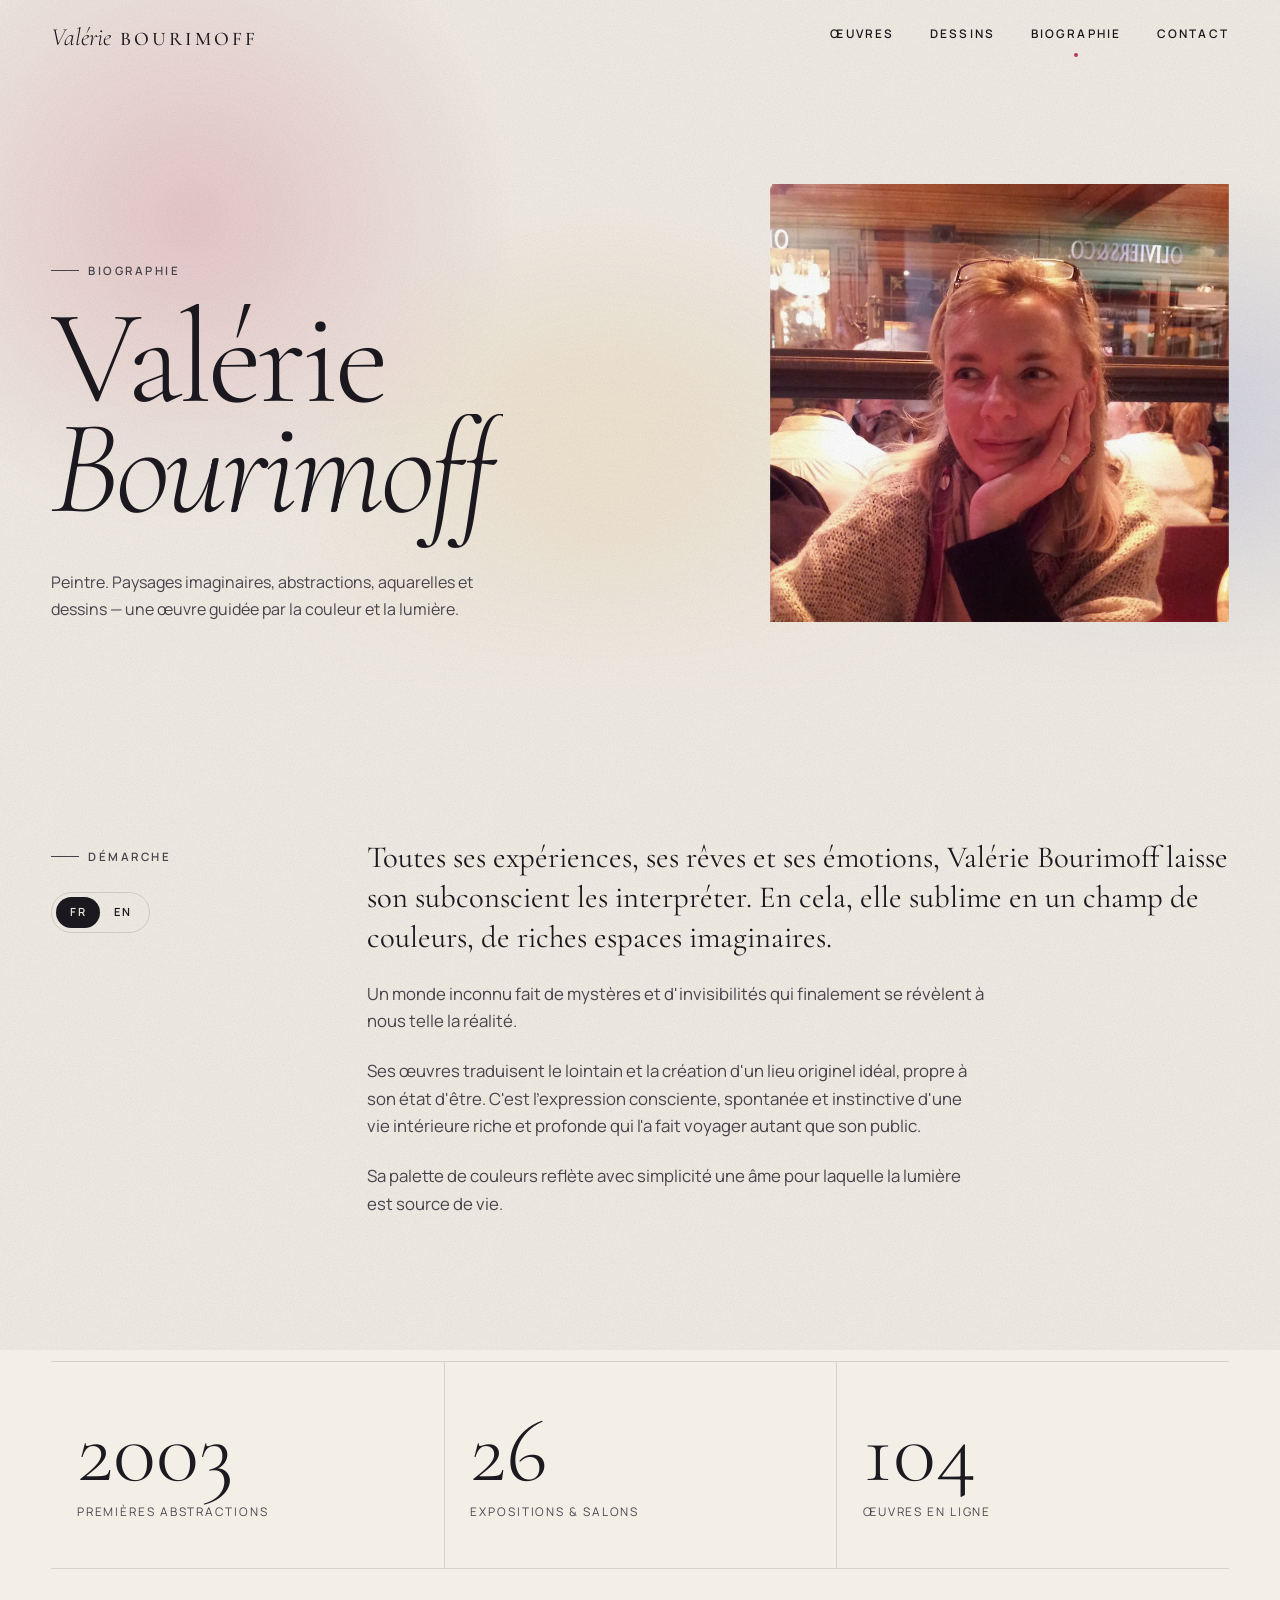
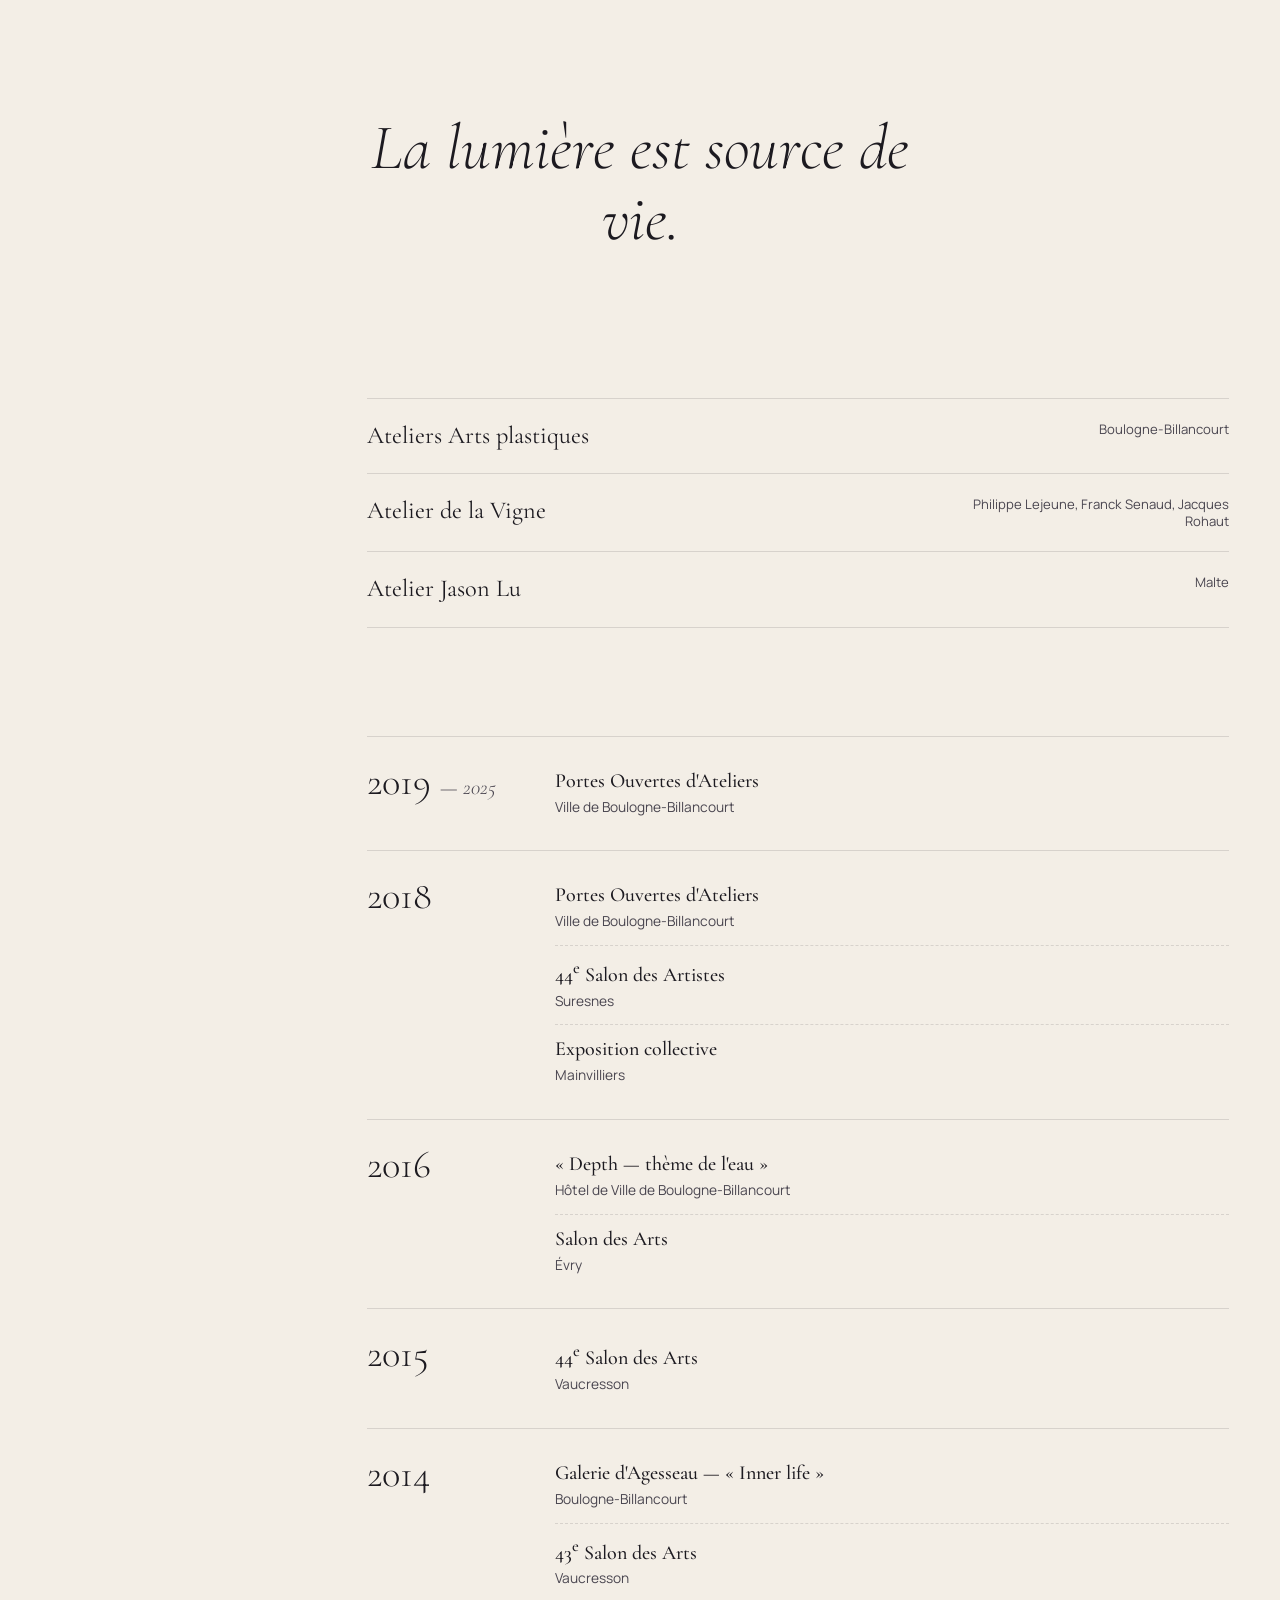
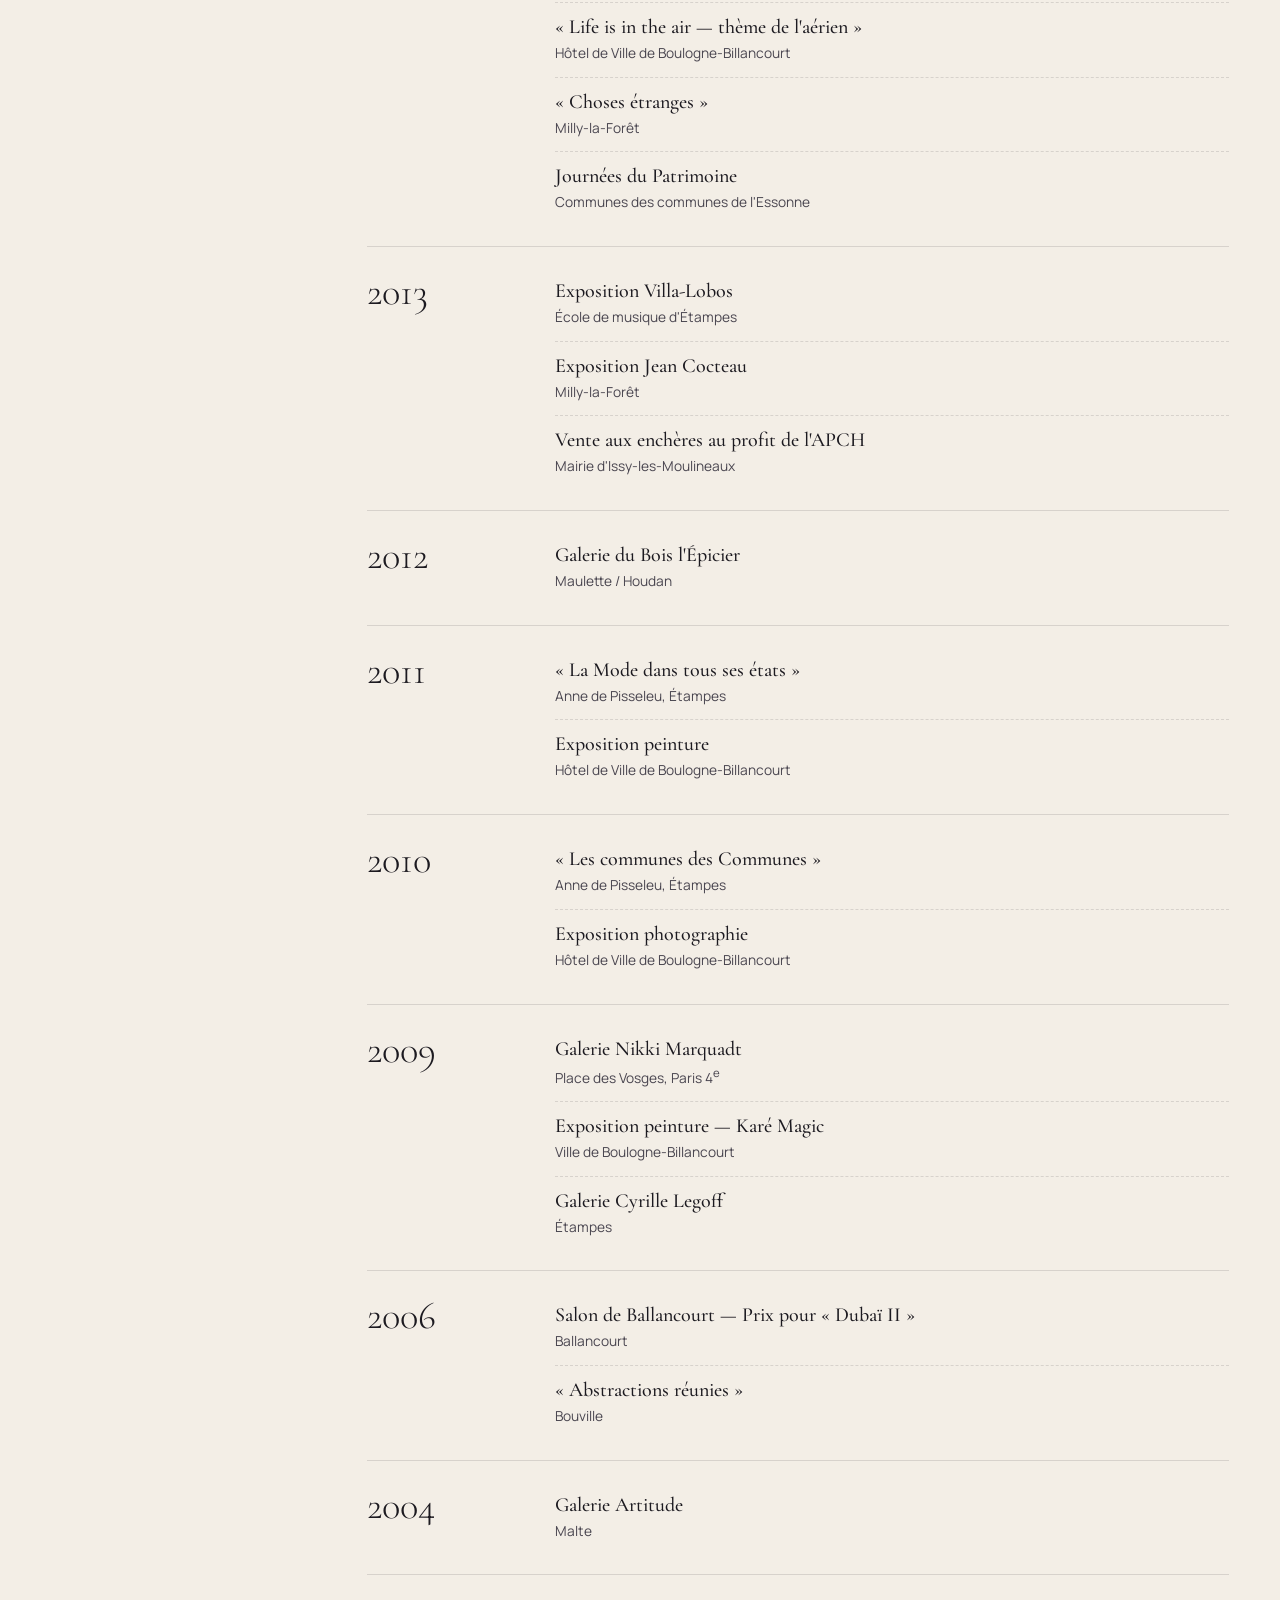
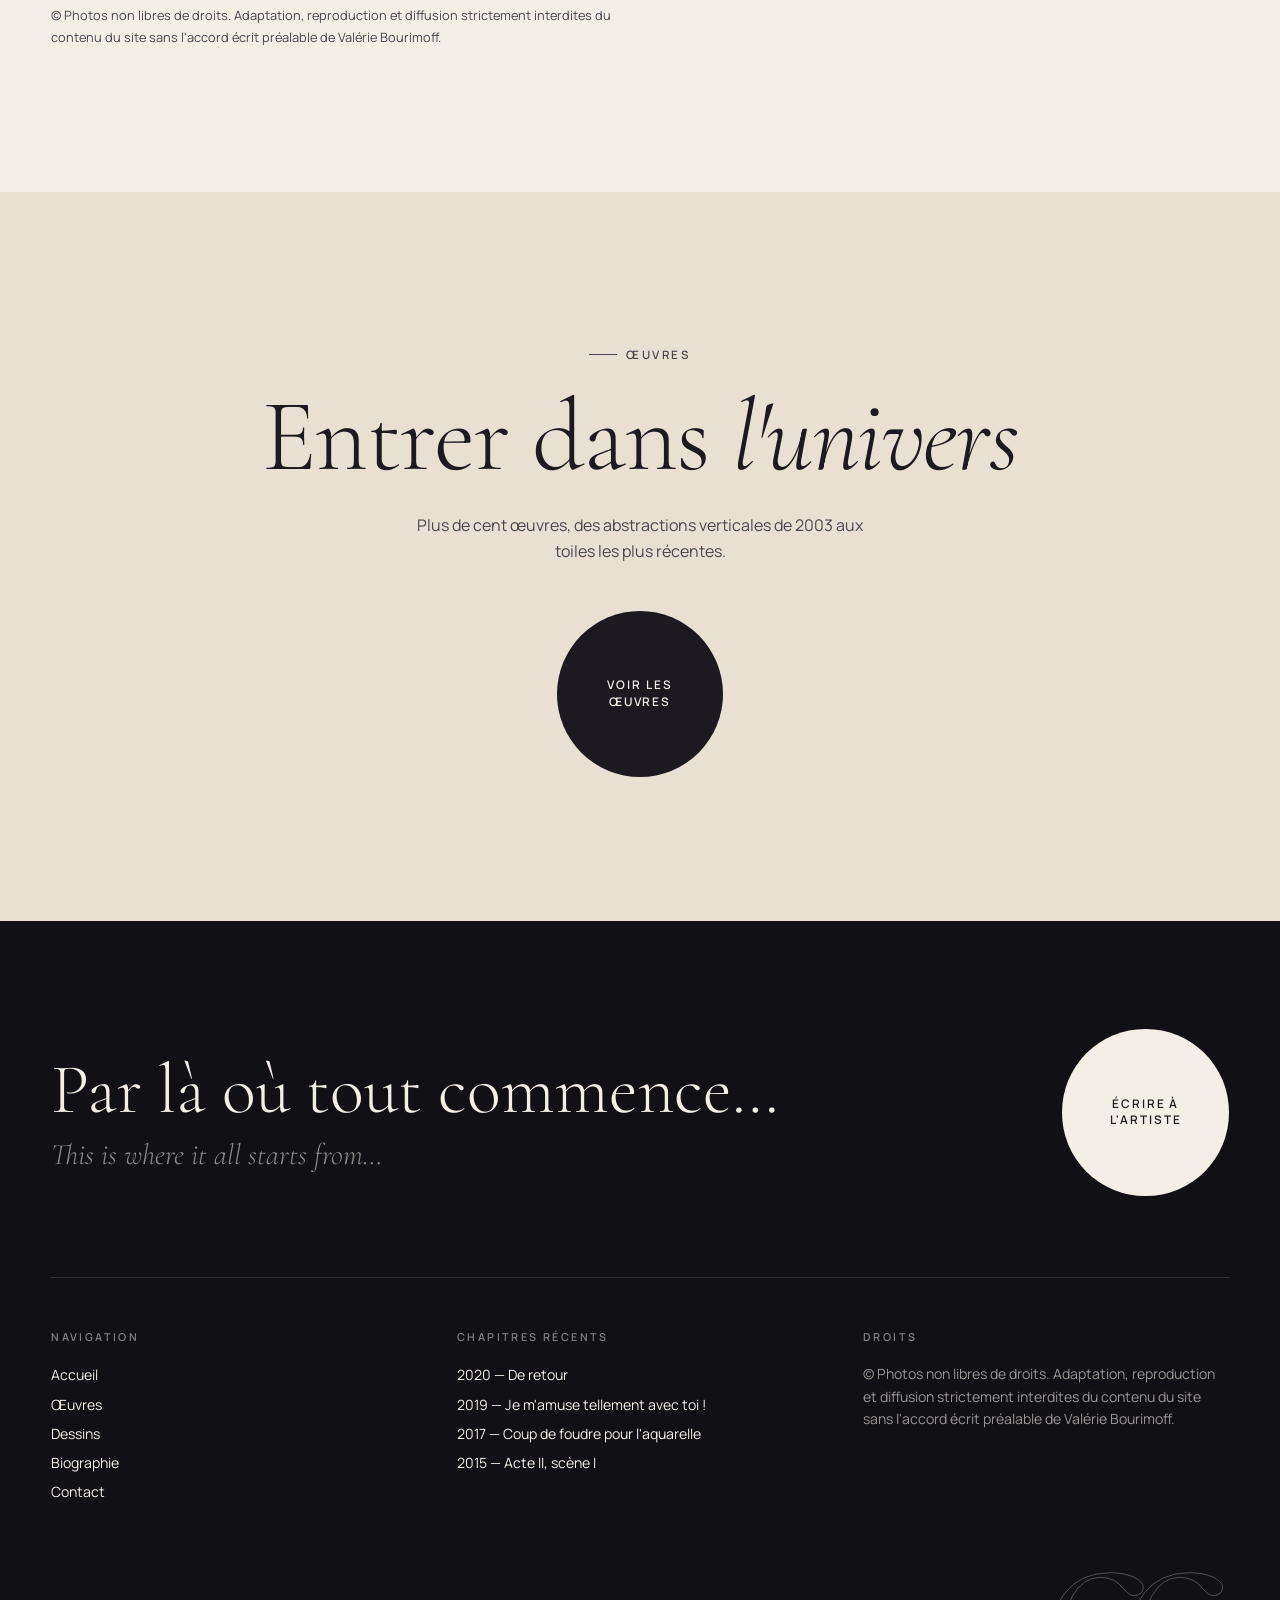
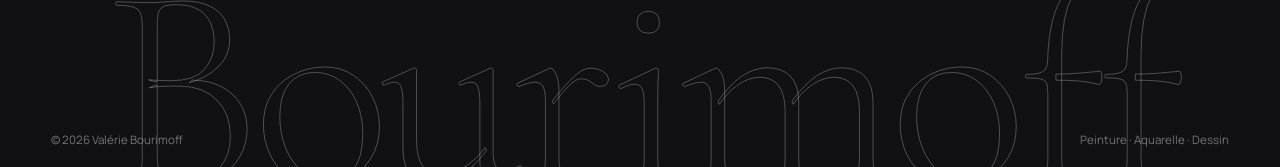
==== commit 9e541d54: "Rendre le site modifiable depuis Pages CMS - Contenus dans content/ (une fiche JSON par œuvre et par" ====
--- a/biographie.html
+++ b/biographie.html
@@ -81,16 +81,16 @@
         </div>
         <div class="bio-text__body" data-reveal>
           <div lang="fr" class="is-active">
-            <p class="lead">Toutes ses expériences, ses rêves et ses émotions, Valérie Bourimoff laisse son subconscient les interpréter. En cela, elle sublime en un champ de couleurs, de riches espaces imaginaires.</p>
+            <!--@demarche-fr--><p class="lead">Toutes ses expériences, ses rêves et ses émotions, Valérie Bourimoff laisse son subconscient les interpréter. En cela, elle sublime en un champ de couleurs, de riches espaces imaginaires.</p>
             <p>Un monde inconnu fait de mystères et d'invisibilités qui finalement se révèlent à nous telle la réalité.</p>
             <p>Ses œuvres traduisent le lointain et la création d'un lieu originel idéal, propre à son état d'être. C'est l'expression consciente, spontanée et instinctive d'une vie intérieure riche et profonde qui l'a fait voyager autant que son public.</p>
-            <p>Sa palette de couleurs reflète avec simplicité une âme pour laquelle la lumière est source de vie.</p>
+            <p>Sa palette de couleurs reflète avec simplicité une âme pour laquelle la lumière est source de vie.</p><!--/@demarche-fr-->
           </div>
           <div lang="en">
-            <p class="lead">All her experiences, her dreams, her emotions, Valérie Bourimoff lets her subconscious interpret them in her art, sublimating rich imaginary landscapes in a space of colour.</p>
+            <!--@demarche-en--><p class="lead">All her experiences, her dreams, her emotions, Valérie Bourimoff lets her subconscious interpret them in her art, sublimating rich imaginary landscapes in a space of colour.</p>
             <p>An unknown world of mystery and invisibility that finally appears to us as reality.</p>
             <p>Her work comes through to us from a distance, creating an ideal place out of her own state of mind.</p>
-            <p>Valérie's range of colours reflects with simplicity a soul for which light is the source of life.</p>
+            <p>Valérie's range of colours reflects with simplicity a soul for which light is the source of life.</p><!--/@demarche-en-->
           </div>
         </div>
       </div>
@@ -99,30 +99,30 @@
     <section class="wrap" aria-label="En chiffres">
       <div class="stats">
         <div data-reveal><b>2003</b><span>Premières abstractions</span></div>
-        <div data-reveal style="--d:.1s"><b>26</b><span>Expositions &amp; salons</span></div>
-        <div data-reveal style="--d:.2s"><b>104</b><span>Œuvres en ligne</span></div>
+        <div data-reveal style="--d:.1s"><b><!--@nb-expositions-->26<!--/@nb-expositions--></b><span>Expositions &amp; salons</span></div>
+        <div data-reveal style="--d:.2s"><b><!--@total-->104<!--/@total--></b><span>Œuvres en ligne</span></div>
       </div>
     </section>
 
     <section class="section bigquote wrap" aria-label="Citation">
       <div class="pigments" aria-hidden="true"><span></span><span></span><span></span><span></span></div>
-      <blockquote class="split" data-split>La lumière est source de vie.</blockquote>
+      <blockquote class="split" data-split><!--@citation-->La lumière est source de vie.<!--/@citation--></blockquote>
     </section>
 
     <section class="wrap" style="padding-bottom:clamp(90px,16vh,200px)" aria-label="Parcours">
       <div class="cv">
         <div class="cv__title"><span class="eyebrow">Parcours</span><h2 class="h2">Formations</h2></div>
         <ul class="formations">
-          <li data-reveal>Ateliers Arts plastiques <small>Boulogne-Billancourt</small></li>
+          <!--@formations--><li data-reveal>Ateliers Arts plastiques <small>Boulogne-Billancourt</small></li>
           <li data-reveal>Atelier de la Vigne <small>Philippe Lejeune, Franck Senaud, Jacques Rohaut</small></li>
-          <li data-reveal>Atelier Jason Lu <small>Malte</small></li>
+          <li data-reveal>Atelier Jason Lu <small>Malte</small></li><!--/@formations-->
         </ul>
       </div>
 
       <div class="cv">
         <div class="cv__title"><span class="eyebrow">Depuis 2004</span><h2 class="h2">Expositions</h2></div>
         <div class="expos">
-          <div class="expo-year" data-reveal><h3>2019 <em>— 2025</em></h3><ul>
+          <!--@expositions--><div class="expo-year" data-reveal><h3>2019 <em>— 2025</em></h3><ul>
             <li><strong>Portes Ouvertes d'Ateliers</strong><span>Ville de Boulogne-Billancourt</span></li>
           </ul></div>
           <div class="expo-year" data-reveal><h3>2018</h3><ul>
@@ -171,7 +171,7 @@
           </ul></div>
           <div class="expo-year" data-reveal><h3>2004</h3><ul>
             <li><strong>Galerie Artitude</strong><span>Malte</span></li>
-          </ul></div>
+          </ul></div><!--/@expositions-->
         </div>
       </div>
 
@@ -181,7 +181,7 @@
     <section class="section cta wrap" style="background:var(--paper-deep)" aria-labelledby="cta-title">
       <span class="eyebrow">Œuvres</span>
       <h2 class="h2 split" id="cta-title" data-split style="margin-top:22px">Entrer dans <em>l'univers</em></h2>
-      <p data-reveal>Plus de cent œuvres, des abstractions verticales de 2003 aux acryliques de 2020.</p>
+      <p data-reveal><!--@total-texte-->Plus de cent œuvres<!--/@total-texte-->, des abstractions verticales de <!--@annee-debut-->2003<!--/@annee-debut--> aux toiles les plus récentes.</p>
       <a class="btn-round" href="oeuvres.html" data-magnetic>Voir les<br>œuvres</a>
     </section>
   </main>
@@ -205,10 +205,10 @@
       <div>
         <h3>Chapitres récents</h3>
         <ul>
-          <li><a href="oeuvres.html#chapitre-2020">2020 — De retour</a></li>
+          <!--@chapitres-recents--><li><a href="oeuvres.html#chapitre-2020">2020 — De retour</a></li>
           <li><a href="oeuvres.html#chapitre-2019">2019 — Je m'amuse tellement avec toi&nbsp;!</a></li>
           <li><a href="oeuvres.html#chapitre-2017">2017 — Coup de foudre pour l'aquarelle</a></li>
-          <li><a href="oeuvres.html#chapitre-2015">2015 — Acte II, scène I</a></li>
+          <li><a href="oeuvres.html#chapitre-2015">2015 — Acte II, scène I</a></li><!--/@chapitres-recents-->
         </ul>
       </div>
       <div>
--- a/assets/css/style.css
+++ b/assets/css/style.css
@@ -465,20 +465,23 @@
   transition: transform 0.55s var(--ease), background-color 0.4s, border-color 0.4s;
 }
 .cursor__label {
-  position: relative;
+  position: absolute;
+  top: 50%; left: 50%;
+  padding-left: 0.16em; /* compense l'espacement après la dernière lettre */
   font-size: 0.68rem;
   font-weight: 600;
   letter-spacing: 0.16em;
+  line-height: 1;
   text-transform: uppercase;
   color: var(--paper);
   opacity: 0;
-  transform: scale(0.6);
+  transform: translate(-50%, -50%) scale(0.6);
   transition: opacity 0.3s, transform 0.5s var(--ease);
   white-space: nowrap;
 }
 .cursor.is-link .cursor__ring::before { transform: scale(1.6); border-color: rgba(28, 26, 32, 0.25); }
 .cursor.is-label .cursor__ring::before { transform: scale(2.5); background: var(--ink); border-color: var(--ink); }
-.cursor.is-label .cursor__label { opacity: 1; transform: none; }
+.cursor.is-label .cursor__label { opacity: 1; transform: translate(-50%, -50%); }
 .cursor.is-label .cursor__dot { opacity: 0; }
 .cursor.is-hidden { opacity: 0; }
 .cursor.is-light .cursor__dot { background: var(--paper); }
@@ -1422,6 +1425,7 @@
   line-height: 1.2;
 }
 .work__meta { font-size: 0.74rem; color: var(--ink-2); text-align: right; line-height: 1.4; flex-shrink: 0; }
+.work__meta:only-child { text-align: left; }
 
 .js .work { opacity: 0; transform: translateY(50px); transition: opacity 1.1s var(--ease), transform 1.1s var(--ease); transition-delay: var(--d, 0s); }
 .js .work.is-in { opacity: 1; transform: none; }
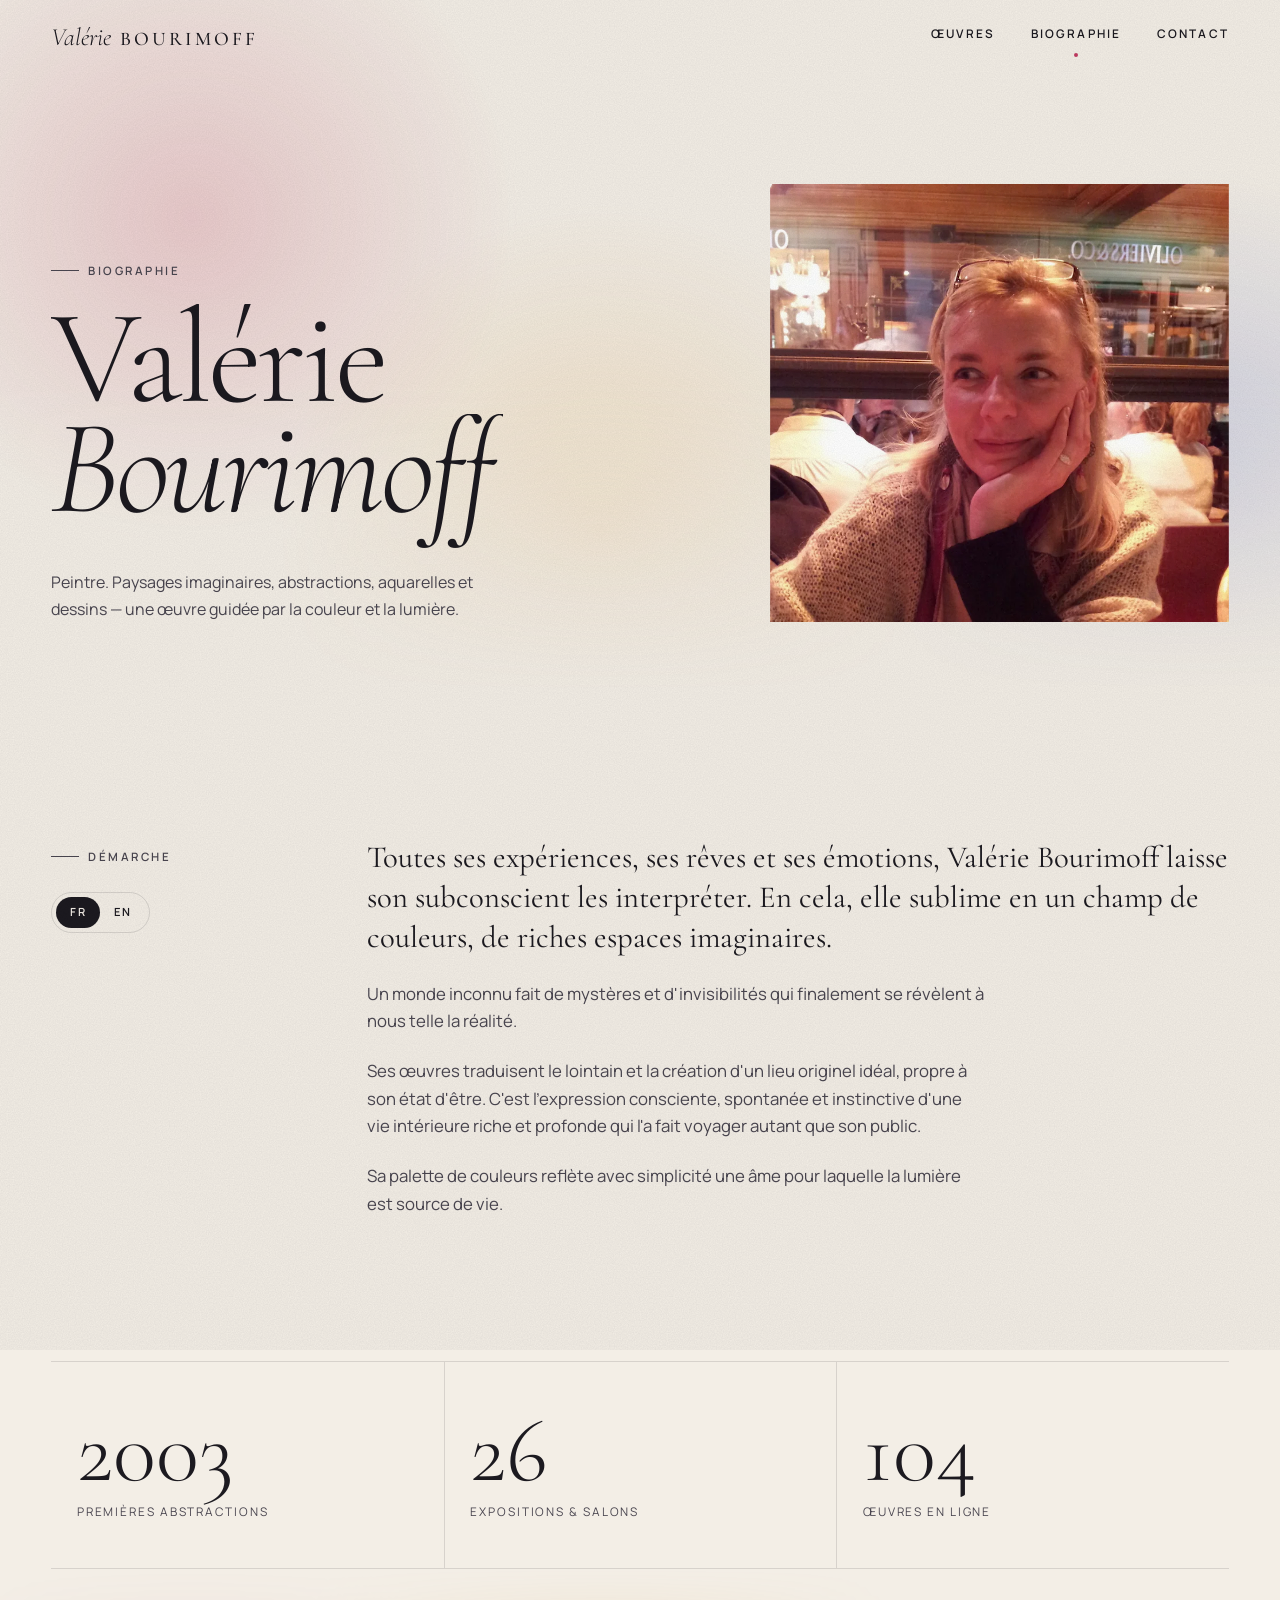
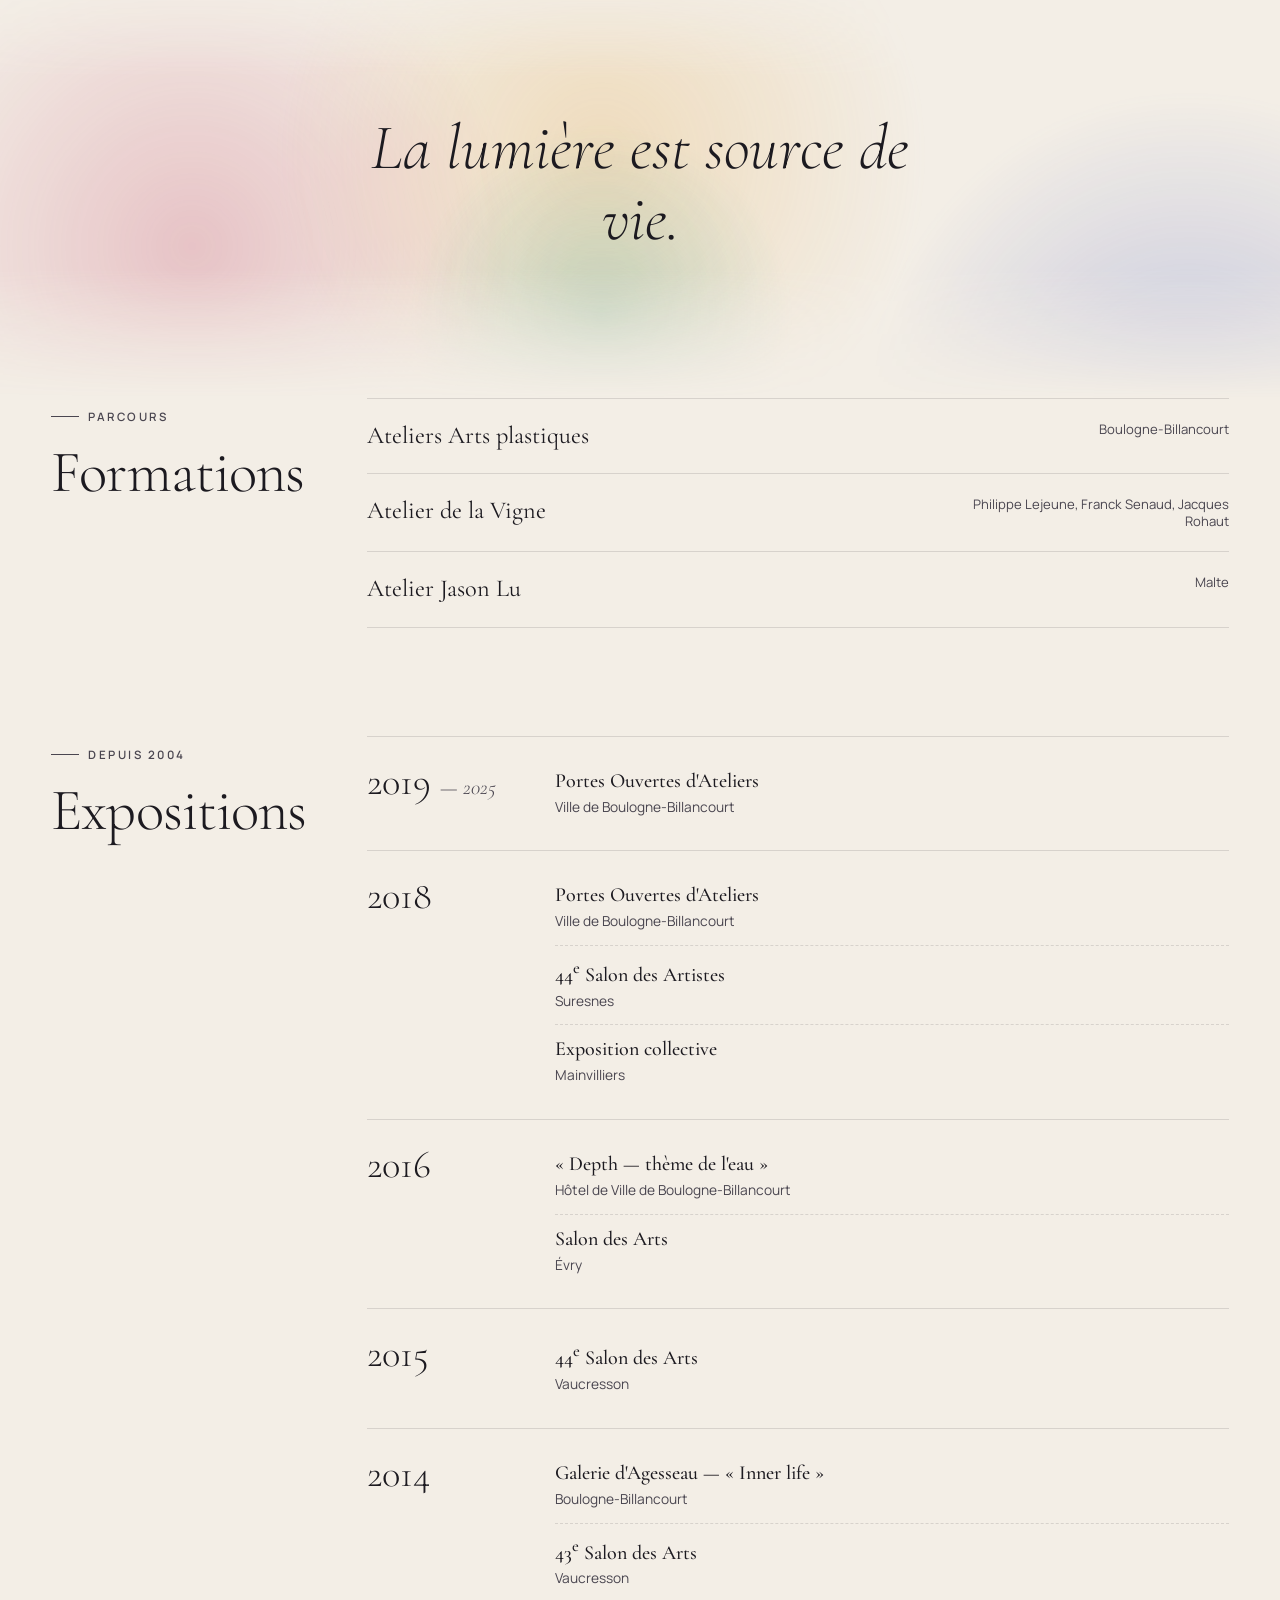
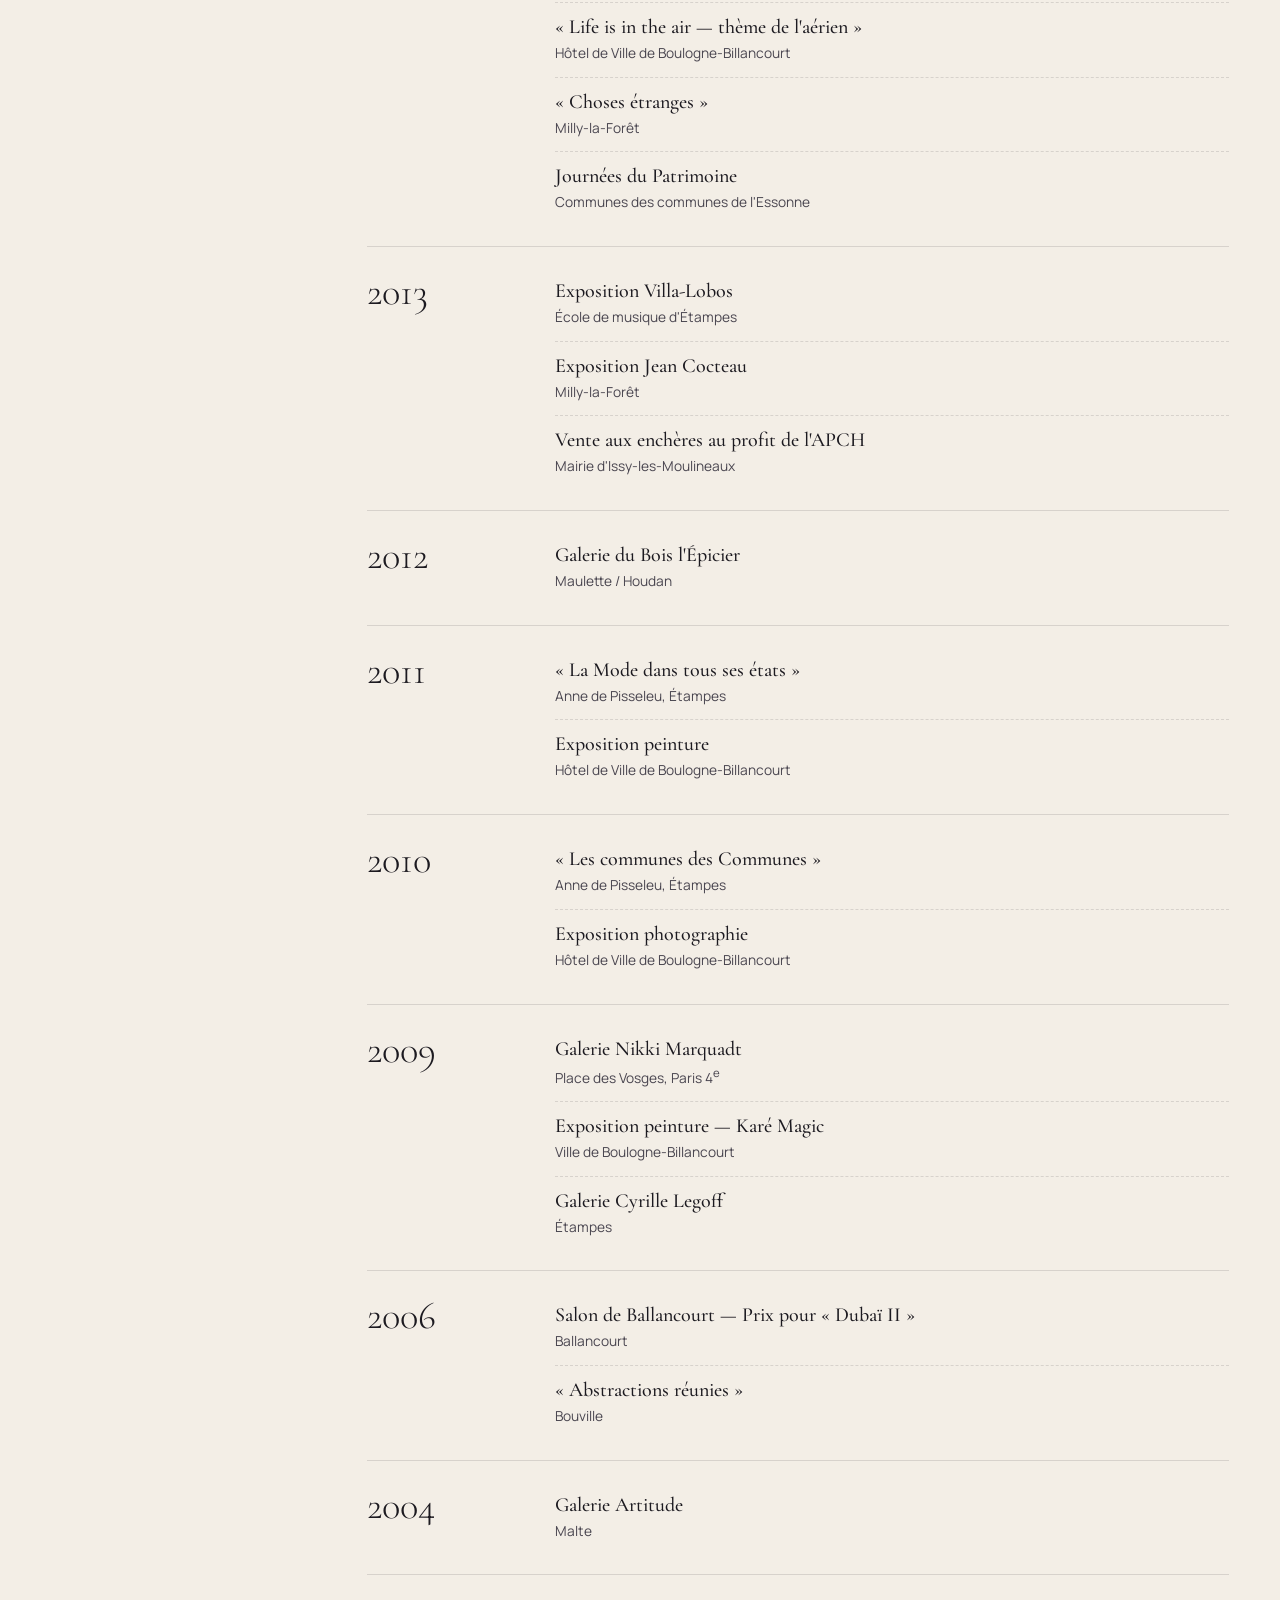
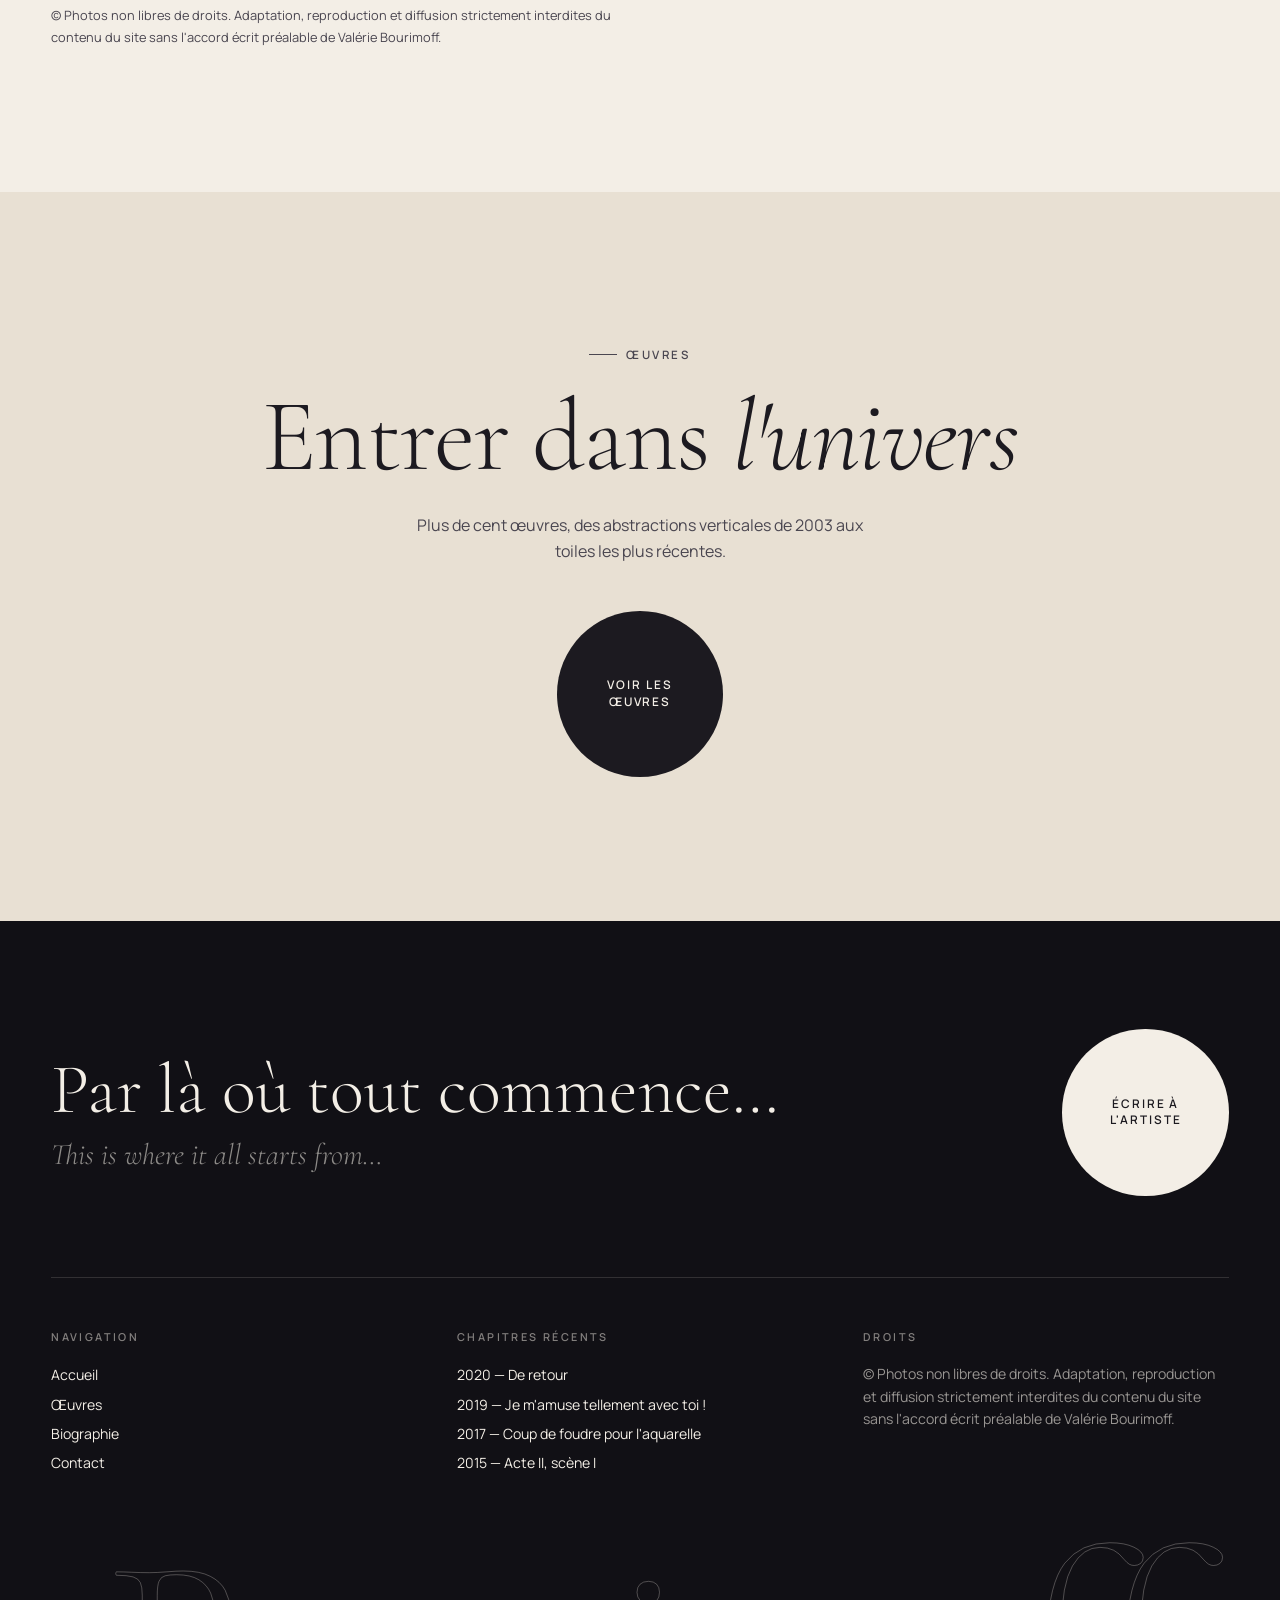
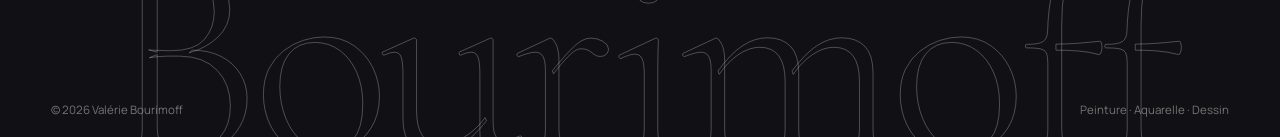
==== commit 162383fd: "Administration du site sur Cloudflare (remplace Pages CMS) - admin/ : interface pour modifier œuvres" ====
--- a/biographie.html
+++ b/biographie.html
@@ -34,7 +34,6 @@
     <nav class="nav" aria-label="Navigation principale">
       <ul>
         <li><a href="oeuvres.html"><span class="roll" data-text="Œuvres"><span>Œuvres</span></span></a></li>
-        <li><a href="oeuvres.html#chapitre-dessins"><span class="roll" data-text="Dessins"><span>Dessins</span></span></a></li>
         <li><a href="biographie.html" aria-current="page"><span class="roll" data-text="Biographie"><span>Biographie</span></span></a></li>
         <li><a href="contact.html"><span class="roll" data-text="Contact"><span>Contact</span></span></a></li>
       </ul>
@@ -46,11 +45,10 @@
     <ul class="menu__links">
       <li><a href="index.html"><small>01</small>Accueil</a></li>
       <li><a href="oeuvres.html"><small>02</small>Œuvres</a></li>
-      <li><a href="oeuvres.html#chapitre-dessins"><small>03</small>Dessins</a></li>
-      <li><a href="biographie.html" aria-current="page"><small>04</small>Biographie</a></li>
-      <li><a href="contact.html"><small>05</small>Contact</a></li>
+      <li><a href="biographie.html" aria-current="page"><small>03</small>Biographie</a></li>
+      <li><a href="contact.html"><small>04</small>Contact</a></li>
     </ul>
-    <div class="menu__foot"><p>Par là où tout commence…</p><span>Peinture · Aquarelle · Dessin</span></div>
+    <div class="menu__foot"><p><!--@site.devise-->Par là où tout commence…<!--/@site.devise--></p><span><!--@site.disciplines-->Peinture · Aquarelle · Dessin<!--/@site.disciplines--></span></div>
   </div>
 
   <main id="contenu">
@@ -61,11 +59,11 @@
           <span class="eyebrow" data-reveal>Biographie</span>
           <h1 class="page-hero__title split" data-split style="margin-top:24px">Valérie <em>Bourimoff</em></h1>
           <div class="page-hero__row">
-            <p data-reveal>Peintre. Paysages imaginaires, abstractions, aquarelles et dessins&nbsp;— une œuvre guidée par la couleur et la lumière.</p>
+            <p data-reveal><!--@biographie.intro-->Peintre. Paysages imaginaires, abstractions, aquarelles et dessins&nbsp;— une œuvre guidée par la couleur et la lumière.<!--/@biographie.intro--></p>
           </div>
         </div>
         <figure class="bio-hero__portrait">
-          <div class="frame" data-reveal="clip"><img src="assets/img/site/portrait.webp" width="800" height="764" alt="Portrait de Valérie Bourimoff"></div>
+          <div class="frame" data-reveal="clip"><!--@image.portrait--><img src="assets/img/site/portrait.webp" width="800" height="764" alt="Portrait de Valérie Bourimoff"><!--/@image.portrait--></div>
         </figure>
       </div>
     </section>
@@ -98,7 +96,7 @@
 
     <section class="wrap" aria-label="En chiffres">
       <div class="stats">
-        <div data-reveal><b>2003</b><span>Premières abstractions</span></div>
+        <div data-reveal><b><!--@biographie.chiffre_nombre-->2003<!--/@biographie.chiffre_nombre--></b><span><!--@biographie.chiffre_texte-->Premières abstractions<!--/@biographie.chiffre_texte--></span></div>
         <div data-reveal style="--d:.1s"><b><!--@nb-expositions-->26<!--/@nb-expositions--></b><span>Expositions &amp; salons</span></div>
         <div data-reveal style="--d:.2s"><b><!--@total-->104<!--/@total--></b><span>Œuvres en ligne</span></div>
       </div>
@@ -120,7 +118,7 @@
       </div>
 
       <div class="cv">
-        <div class="cv__title"><span class="eyebrow">Depuis 2004</span><h2 class="h2">Expositions</h2></div>
+        <div class="cv__title"><span class="eyebrow"><!--@biographie.expositions_surtitre-->Depuis 2004<!--/@biographie.expositions_surtitre--></span><h2 class="h2">Expositions</h2></div>
         <div class="expos">
           <!--@expositions--><div class="expo-year" data-reveal><h3>2019 <em>— 2025</em></h3><ul>
             <li><strong>Portes Ouvertes d'Ateliers</strong><span>Ville de Boulogne-Billancourt</span></li>
@@ -175,12 +173,12 @@
         </div>
       </div>
 
-      <p class="notice" data-reveal>© Photos non libres de droits. Adaptation, reproduction et diffusion strictement interdites du contenu du site sans l'accord écrit préalable de Valérie Bourimoff.</p>
+      <p class="notice" data-reveal><!--@site.droits-->© Photos non libres de droits. Adaptation, reproduction et diffusion strictement interdites du contenu du site sans l'accord écrit préalable de Valérie Bourimoff.<!--/@site.droits--></p>
     </section>
 
     <section class="section cta wrap" style="background:var(--paper-deep)" aria-labelledby="cta-title">
       <span class="eyebrow">Œuvres</span>
-      <h2 class="h2 split" id="cta-title" data-split style="margin-top:22px">Entrer dans <em>l'univers</em></h2>
+      <h2 class="h2 split" id="cta-title" data-split style="margin-top:22px"><!--@biographie.oeuvres_titre-->Entrer dans <em>l'univers</em><!--/@biographie.oeuvres_titre--></h2>
       <p data-reveal><!--@total-texte-->Plus de cent œuvres<!--/@total-texte-->, des abstractions verticales de <!--@annee-debut-->2003<!--/@annee-debut--> aux toiles les plus récentes.</p>
       <a class="btn-round" href="oeuvres.html" data-magnetic>Voir les<br>œuvres</a>
     </section>
@@ -188,7 +186,7 @@
 
   <footer class="site-footer" data-dark>
     <div class="footer__top">
-      <p class="footer__quote">Par là où tout commence…<em>This is where it all starts from…</em></p>
+      <p class="footer__quote"><!--@site.devise-->Par là où tout commence…<!--/@site.devise--><em><!--@site.devise_en-->This is where it all starts from…<!--/@site.devise_en--></em></p>
       <a class="btn-round btn-round--light" href="contact.html" data-magnetic>Écrire à<br>l'artiste</a>
     </div>
     <div class="footer__grid">
@@ -197,7 +195,6 @@
         <ul>
           <li><a href="index.html">Accueil</a></li>
           <li><a href="oeuvres.html">Œuvres</a></li>
-          <li><a href="oeuvres.html#chapitre-dessins">Dessins</a></li>
           <li><a href="biographie.html">Biographie</a></li>
           <li><a href="contact.html">Contact</a></li>
         </ul>
@@ -213,11 +210,11 @@
       </div>
       <div>
         <h3>Droits</h3>
-        <p>© Photos non libres de droits. Adaptation, reproduction et diffusion strictement interdites du contenu du site sans l'accord écrit préalable de Valérie Bourimoff.</p>
+        <p><!--@site.droits-->© Photos non libres de droits. Adaptation, reproduction et diffusion strictement interdites du contenu du site sans l'accord écrit préalable de Valérie Bourimoff.<!--/@site.droits--></p>
       </div>
     </div>
     <div class="footer__name" aria-hidden="true">Bourimoff</div>
-    <div class="footer__bottom"><span>© <span data-year>2026</span> Valérie Bourimoff</span><span>Peinture · Aquarelle · Dessin</span></div>
+    <div class="footer__bottom"><span>© <span data-year>2026</span> Valérie Bourimoff</span><span><!--@site.disciplines-->Peinture · Aquarelle · Dessin<!--/@site.disciplines--></span></div>
   </footer>
 
   <div class="curtain" aria-hidden="true"></div>
--- a/assets/css/style.css
+++ b/assets/css/style.css
@@ -73,6 +73,8 @@
 }
 
 img { display: block; max-width: 100%; height: auto; }
+/* Images non enregistrables par appui long ou glisser-déposer (voir initImageGuard) */
+img { -webkit-user-drag: none; -webkit-touch-callout: none; user-select: none; -webkit-user-select: none; }
 a { color: inherit; text-decoration: none; }
 button { font: inherit; color: inherit; background: none; border: 0; padding: 0; cursor: pointer; }
 ul, ol { margin: 0; padding: 0; list-style: none; }
@@ -407,7 +409,6 @@
 .menu.is-open .menu__links li:nth-child(2) a { transition-delay: 0.06s; }
 .menu.is-open .menu__links li:nth-child(3) a { transition-delay: 0.12s; }
 .menu.is-open .menu__links li:nth-child(4) a { transition-delay: 0.18s; }
-.menu.is-open .menu__links li:nth-child(5) a { transition-delay: 0.24s; }
 .menu__foot {
   display: flex;
   justify-content: space-between;
